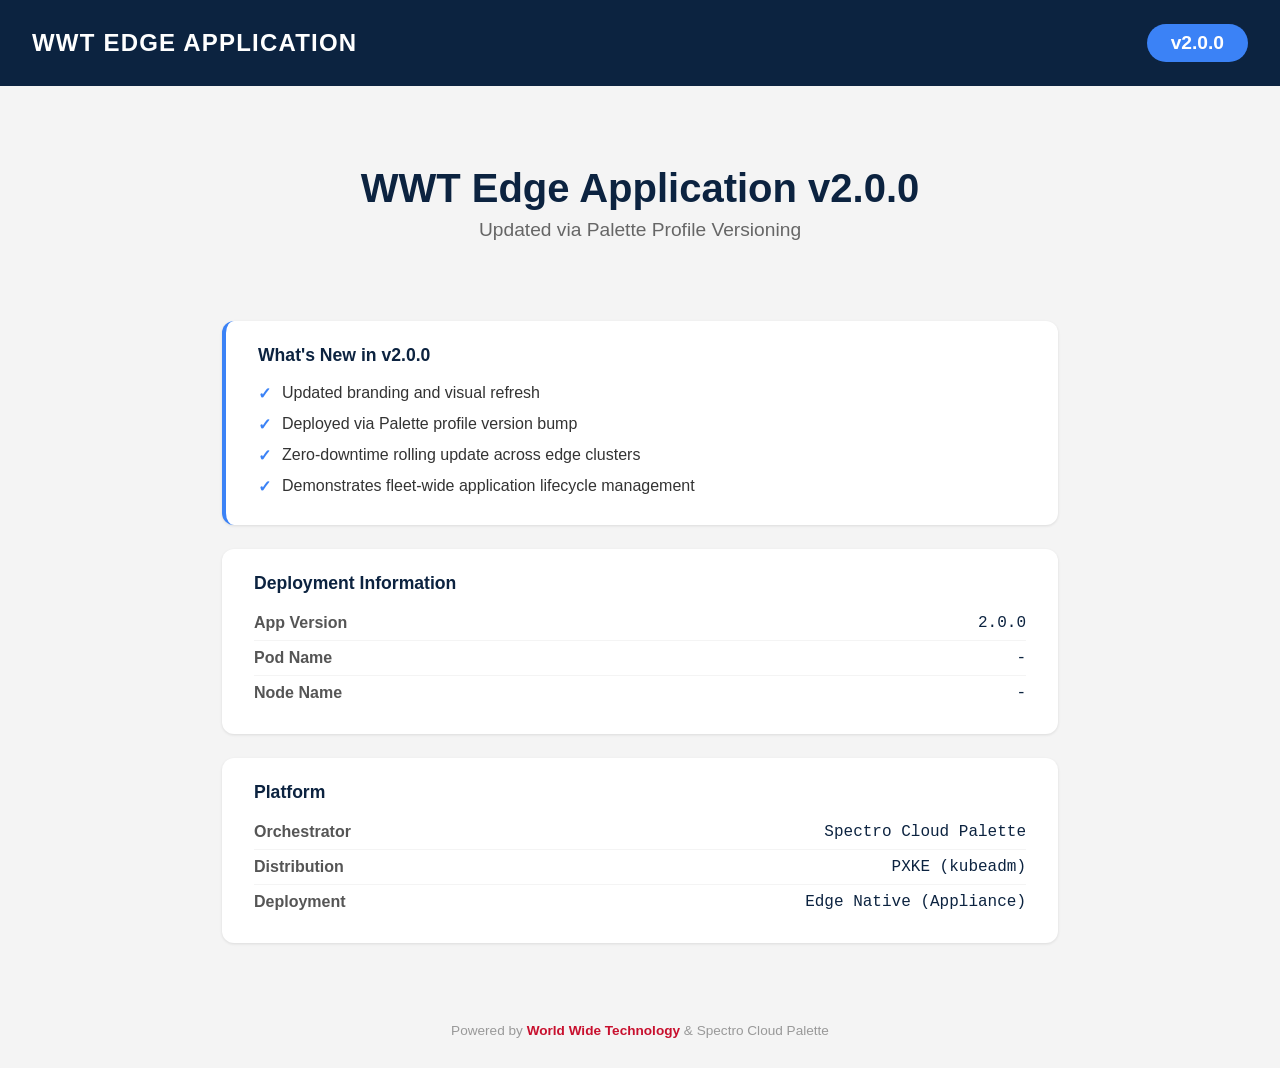
==== app/v2/index.html @ 70e2f0f3 "Initial commit: WWT custom app for Palette edge demo Dockerfile + nginx serving WWT-branded static H" ====
<!DOCTYPE html>
<html lang="en">
<head>
  <meta charset="UTF-8">
  <meta name="viewport" content="width=device-width, initial-scale=1.0">
  <title>WWT Edge Application v2.0.0</title>
  <link rel="stylesheet" href="/css/style.css">
</head>
<body>
  <div class="header">
    <h1>WWT EDGE APPLICATION</h1>
    <span class="version-badge v2">v2.0.0</span>
  </div>

  <div class="container">
    <div class="hero">
      <h2>WWT Edge Application v2.0.0</h2>
      <p class="subtitle">Updated via Palette Profile Versioning</p>
    </div>

    <div class="card whats-new">
      <h3>What's New in v2.0.0</h3>
      <ul>
        <li>Updated branding and visual refresh</li>
        <li>Deployed via Palette profile version bump</li>
        <li>Zero-downtime rolling update across edge clusters</li>
        <li>Demonstrates fleet-wide application lifecycle management</li>
      </ul>
    </div>

    <div class="card">
      <h3>Deployment Information</h3>
      <div class="info-row">
        <span class="info-label">App Version</span>
        <span class="info-value" id="app-version">2.0.0</span>
      </div>
      <div class="info-row">
        <span class="info-label">Pod Name</span>
        <span class="info-value" id="pod-name">-</span>
      </div>
      <div class="info-row">
        <span class="info-label">Node Name</span>
        <span class="info-value" id="node-name">-</span>
      </div>
    </div>

    <div class="card">
      <h3>Platform</h3>
      <div class="info-row">
        <span class="info-label">Orchestrator</span>
        <span class="info-value">Spectro Cloud Palette</span>
      </div>
      <div class="info-row">
        <span class="info-label">Distribution</span>
        <span class="info-value">PXKE (kubeadm)</span>
      </div>
      <div class="info-row">
        <span class="info-label">Deployment</span>
        <span class="info-value">Edge Native (Appliance)</span>
      </div>
    </div>
  </div>

  <div class="footer">
    Powered by <span class="accent">World Wide Technology</span> &amp; Spectro Cloud Palette
  </div>

  <script>
    const params = new URLSearchParams(window.location.search);
    if (params.get('pod')) document.getElementById('pod-name').textContent = params.get('pod');
    if (params.get('node')) document.getElementById('node-name').textContent = params.get('node');
  </script>
</body>
</html>
---- css/style.css ----
/* WWT Branding - Corporate Colors */
:root {
  --wwt-blue: #0C2340;
  --wwt-red: #C8102E;
  --wwt-white: #FFFFFF;
  --wwt-light-gray: #F4F4F4;
  --wwt-dark-gray: #333333;
}

* {
  margin: 0;
  padding: 0;
  box-sizing: border-box;
}

body {
  font-family: -apple-system, BlinkMacSystemFont, 'Segoe UI', Roboto, Oxygen, Ubuntu, sans-serif;
  background-color: var(--wwt-light-gray);
  color: var(--wwt-dark-gray);
  min-height: 100vh;
  display: flex;
  flex-direction: column;
  align-items: center;
}

.header {
  background-color: var(--wwt-blue);
  color: var(--wwt-white);
  width: 100%;
  padding: 1.5rem 2rem;
  display: flex;
  align-items: center;
  justify-content: space-between;
}

.header h1 {
  font-size: 1.5rem;
  font-weight: 600;
  letter-spacing: 0.05em;
}

.version-badge {
  font-size: 1.2rem;
  font-weight: 700;
  padding: 0.5rem 1.5rem;
  border-radius: 2rem;
  display: inline-block;
}

.version-badge.v1 {
  background-color: #22c55e;
  color: #ffffff;
}

.version-badge.v2 {
  background-color: #3b82f6;
  color: #ffffff;
}

.container {
  max-width: 900px;
  width: 100%;
  padding: 2rem;
  flex: 1;
}

.hero {
  text-align: center;
  padding: 3rem 2rem;
  margin-bottom: 2rem;
}

.hero h2 {
  font-size: 2.5rem;
  color: var(--wwt-blue);
  margin-bottom: 0.5rem;
}

.hero .subtitle {
  font-size: 1.2rem;
  color: #666;
}

.card {
  background: var(--wwt-white);
  border-radius: 0.75rem;
  padding: 1.5rem 2rem;
  margin-bottom: 1.5rem;
  box-shadow: 0 1px 3px rgba(0, 0, 0, 0.1);
}

.card h3 {
  color: var(--wwt-blue);
  margin-bottom: 0.75rem;
  font-size: 1.1rem;
}

.card .info-row {
  display: flex;
  justify-content: space-between;
  padding: 0.5rem 0;
  border-bottom: 1px solid var(--wwt-light-gray);
}

.card .info-row:last-child {
  border-bottom: none;
}

.card .info-label {
  font-weight: 600;
  color: #555;
}

.card .info-value {
  font-family: 'SF Mono', 'Fira Code', monospace;
  color: var(--wwt-blue);
}

.whats-new {
  border-left: 4px solid #3b82f6;
}

.whats-new ul {
  list-style: none;
  padding: 0;
}

.whats-new li {
  padding: 0.4rem 0;
  padding-left: 1.5rem;
  position: relative;
}

.whats-new li::before {
  content: "\2713";
  position: absolute;
  left: 0;
  color: #3b82f6;
  font-weight: bold;
}

.footer {
  text-align: center;
  padding: 1.5rem;
  color: #999;
  font-size: 0.85rem;
}

.footer .accent {
  color: var(--wwt-red);
  font-weight: 600;
}
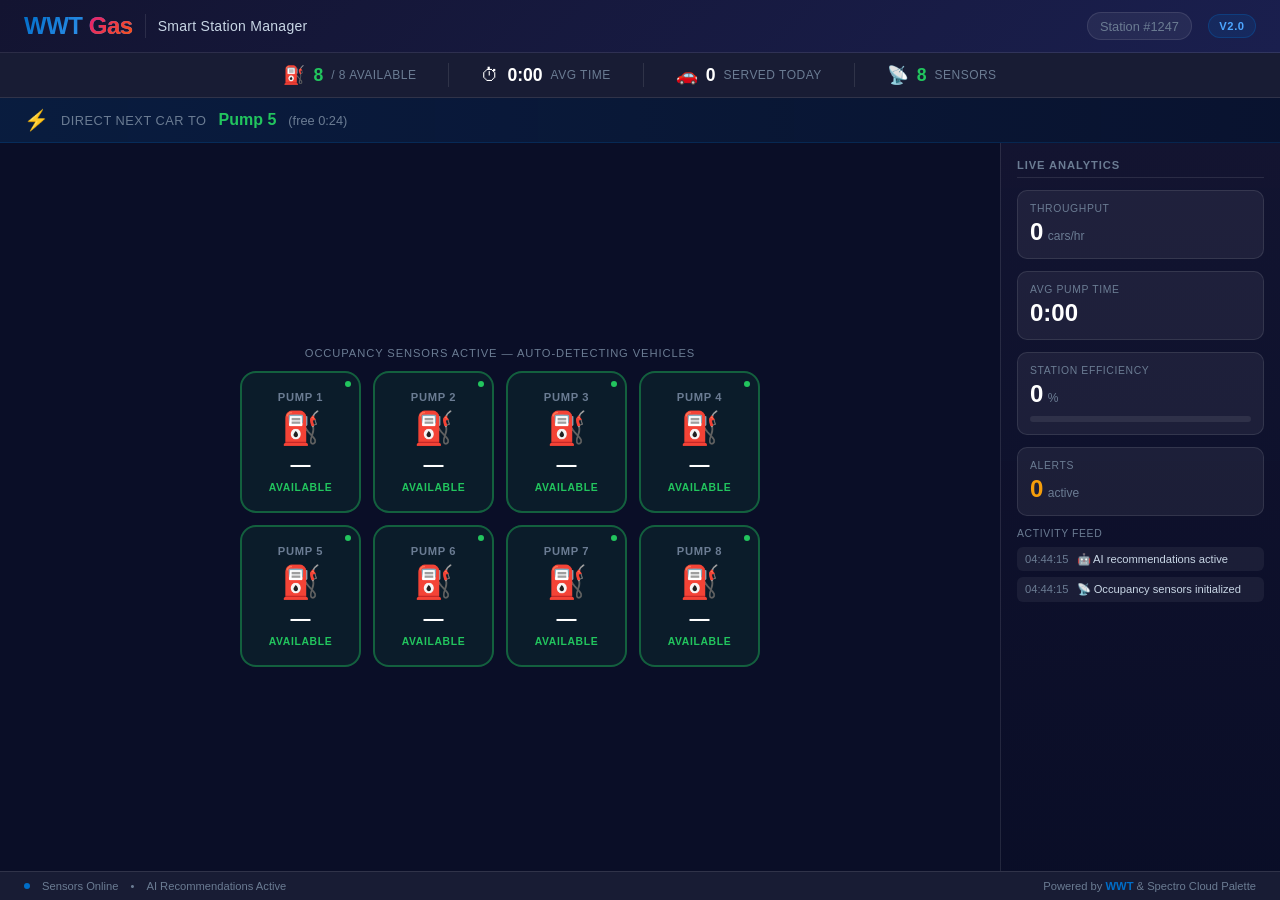
==== commit 9eb2d352: "Rebuild as WWT Gas — Costco fuel station attendant app v1: Station Monitor — 8-pump grid, tap to tog" ====
--- a/app/v2/index.html
+++ b/app/v2/index.html
@@ -2,73 +2,417 @@
 <html lang="en">
 <head>
   <meta charset="UTF-8">
-  <meta name="viewport" content="width=device-width, initial-scale=1.0">
-  <title>WWT Edge Application v2.0.0</title>
+  <meta name="viewport" content="width=device-width, initial-scale=1.0, viewport-fit=cover, user-scalable=no">
+  <meta name="apple-mobile-web-app-capable" content="yes">
+  <meta name="apple-mobile-web-app-status-bar-style" content="black-translucent">
+  <title>WWT Gas — Smart Station Manager</title>
   <link rel="stylesheet" href="/css/style.css">
 </head>
 <body>
+
+  <!-- Toast Container -->
+  <div class="toast-container" id="toast-container"></div>
+
+  <!-- Header -->
   <div class="header">
-    <h1>WWT EDGE APPLICATION</h1>
-    <span class="version-badge v2">v2.0.0</span>
+    <div class="header-left">
+      <div class="logo">WWT <span class="logo-accent">Gas</span></div>
+      <div class="header-divider"></div>
+      <div class="header-subtitle">Smart Station Manager</div>
+    </div>
+    <div class="header-right">
+      <span class="station-id">Station #1247</span>
+      <span class="version-pill v2">v2.0</span>
+      <div class="notification-badge" id="notif-badge" style="display:none;">
+        🔔<span class="count" id="notif-count">0</span>
+      </div>
+    </div>
   </div>
 
-  <div class="container">
-    <div class="hero">
-      <h2>WWT Edge Application v2.0.0</h2>
-      <p class="subtitle">Updated via Palette Profile Versioning</p>
-    </div>
-
-    <div class="card whats-new">
-      <h3>What's New in v2.0.0</h3>
-      <ul>
-        <li>Updated branding and visual refresh</li>
-        <li>Deployed via Palette profile version bump</li>
-        <li>Zero-downtime rolling update across edge clusters</li>
-        <li>Demonstrates fleet-wide application lifecycle management</li>
-      </ul>
-    </div>
-
-    <div class="card">
-      <h3>Deployment Information</h3>
-      <div class="info-row">
-        <span class="info-label">App Version</span>
-        <span class="info-value" id="app-version">2.0.0</span>
-      </div>
-      <div class="info-row">
-        <span class="info-label">Pod Name</span>
-        <span class="info-value" id="pod-name">-</span>
-      </div>
-      <div class="info-row">
-        <span class="info-label">Node Name</span>
-        <span class="info-value" id="node-name">-</span>
-      </div>
-    </div>
-
-    <div class="card">
-      <h3>Platform</h3>
-      <div class="info-row">
-        <span class="info-label">Orchestrator</span>
-        <span class="info-value">Spectro Cloud Palette</span>
-      </div>
-      <div class="info-row">
-        <span class="info-label">Distribution</span>
-        <span class="info-value">PXKE (kubeadm)</span>
-      </div>
-      <div class="info-row">
-        <span class="info-label">Deployment</span>
-        <span class="info-value">Edge Native (Appliance)</span>
-      </div>
+  <!-- Stats Bar -->
+  <div class="stats-bar">
+    <div class="stat">
+      <span class="stat-icon">⛽</span>
+      <span class="stat-value good" id="available-count">8</span>
+      <span class="stat-label">/ 8 Available</span>
+    </div>
+    <div class="stat-divider"></div>
+    <div class="stat">
+      <span class="stat-icon">⏱</span>
+      <span class="stat-value" id="avg-time">0:00</span>
+      <span class="stat-label">Avg Time</span>
+    </div>
+    <div class="stat-divider"></div>
+    <div class="stat">
+      <span class="stat-icon">🚗</span>
+      <span class="stat-value" id="cars-served">0</span>
+      <span class="stat-label">Served Today</span>
+    </div>
+    <div class="stat-divider"></div>
+    <div class="stat">
+      <span class="stat-icon">📡</span>
+      <span class="stat-value good">8</span>
+      <span class="stat-label">Sensors</span>
     </div>
   </div>
 
+  <!-- Smart Recommendation Bar -->
+  <div class="recommendation-bar">
+    <span class="icon">⚡</span>
+    <span class="label">Direct next car to</span>
+    <span class="pump-rec" id="rec-pump">—</span>
+    <span class="pump-rec-detail" id="rec-detail"></span>
+  </div>
+
+  <!-- Main: Pump Grid + Analytics -->
+  <div class="main v2-layout">
+    <div class="pump-section">
+      <div class="section-label">Occupancy Sensors Active — Auto-detecting vehicles</div>
+      <div class="pump-grid" id="pump-grid">
+        <!-- Pumps generated by JS -->
+      </div>
+    </div>
+
+    <!-- Analytics Panel -->
+    <div class="analytics-panel">
+      <div class="panel-title">Live Analytics</div>
+
+      <div class="metric-card">
+        <div class="metric-label">Throughput</div>
+        <div>
+          <span class="metric-value" id="throughput">0</span>
+          <span class="metric-unit">cars/hr</span>
+          <span class="metric-trend up" id="throughput-trend"></span>
+        </div>
+      </div>
+
+      <div class="metric-card">
+        <div class="metric-label">Avg Pump Time</div>
+        <div>
+          <span class="metric-value" id="analytics-avg-time">0:00</span>
+          <span class="metric-trend" id="avg-time-trend"></span>
+        </div>
+      </div>
+
+      <div class="metric-card">
+        <div class="metric-label">Station Efficiency</div>
+        <div>
+          <span class="metric-value" id="efficiency">0</span>
+          <span class="metric-unit">%</span>
+        </div>
+        <div class="efficiency-bar">
+          <div class="fill" id="efficiency-fill" style="width: 0%"></div>
+        </div>
+      </div>
+
+      <div class="metric-card">
+        <div class="metric-label">Alerts</div>
+        <div>
+          <span class="metric-value" id="alert-count" style="color: var(--pump-warning);">0</span>
+          <span class="metric-unit">active</span>
+        </div>
+      </div>
+
+      <div class="activity-log">
+        <div class="log-title">Activity Feed</div>
+        <div class="log-entries" id="activity-log">
+          <!-- Populated by JS -->
+        </div>
+      </div>
+    </div>
+  </div>
+
+  <!-- Footer -->
   <div class="footer">
-    Powered by <span class="accent">World Wide Technology</span> &amp; Spectro Cloud Palette
+    <div class="footer-left">
+      <span class="status-dot sensor"></span>
+      <span>Sensors Online</span>
+      <span>•</span>
+      <span>AI Recommendations Active</span>
+    </div>
+    <div class="footer-right">
+      <span class="powered-by">Powered by <span>WWT</span> &amp; Spectro Cloud Palette</span>
+    </div>
   </div>
 
-  <script>
-    const params = new URLSearchParams(window.location.search);
-    if (params.get('pod')) document.getElementById('pod-name').textContent = params.get('pod');
-    if (params.get('node')) document.getElementById('node-name').textContent = params.get('node');
-  </script>
+<script>
+(function() {
+  'use strict';
+
+  const PUMP_COUNT = 8;
+  const WARNING_THRESHOLD = 300;  // 5 min
+  const CRITICAL_THRESHOLD = 420; // 7 min
+
+  // Simulation config
+  const SIM_ARRIVAL_MIN = 8000;   // 8s min between arrivals
+  const SIM_ARRIVAL_MAX = 20000;  // 20s max
+  const SIM_PUMP_MIN = 40000;     // 40s min pump time (accelerated for demo)
+  const SIM_PUMP_MAX = 90000;     // 90s max pump time
+
+  // State
+  const pumps = [];
+  let carsServed = 0;
+  let completedTimes = [];
+  let sessionStart = Date.now();
+  let alertCount = 0;
+  let lastThroughput = 0;
+  let lastAvgTime = 0;
+
+  // Init pumps
+  for (let i = 1; i <= PUMP_COUNT; i++) {
+    pumps.push({
+      id: i,
+      status: 'available',
+      startTime: null,
+      elapsed: 0,
+      scheduledDeparture: null,
+      freeTime: Date.now() - Math.random() * 30000 // stagger initial free times
+    });
+  }
+
+  // Render pump grid
+  const grid = document.getElementById('pump-grid');
+  pumps.forEach(pump => {
+    const el = document.createElement('div');
+    el.className = 'pump available';
+    el.dataset.id = pump.id;
+    el.innerHTML = `
+      <div class="sensor-dot"></div>
+      <span class="pump-number">Pump ${pump.id}</span>
+      <span class="pump-status-icon">⛽</span>
+      <span class="pump-timer">—</span>
+      <span class="pump-label">Available</span>
+    `;
+    // v2: tapping still works as manual override
+    el.addEventListener('click', () => manualToggle(pump.id));
+    grid.appendChild(el);
+  });
+
+  function manualToggle(id) {
+    const pump = pumps.find(p => p.id === id);
+    if (pump.status === 'available') {
+      occupyPump(pump);
+    } else {
+      freePump(pump);
+    }
+  }
+
+  function occupyPump(pump) {
+    pump.status = 'occupied';
+    pump.startTime = Date.now();
+    pump.elapsed = 0;
+    pump.freeTime = null;
+    // Schedule auto-departure
+    const duration = SIM_PUMP_MIN + Math.random() * (SIM_PUMP_MAX - SIM_PUMP_MIN);
+    pump.scheduledDeparture = setTimeout(() => freePump(pump), duration);
+    addLog(`🚗 Pump ${pump.id}: vehicle detected`);
+  }
+
+  function freePump(pump) {
+    if (pump.scheduledDeparture) {
+      clearTimeout(pump.scheduledDeparture);
+      pump.scheduledDeparture = null;
+    }
+    if (pump.elapsed > 0) {
+      completedTimes.push(pump.elapsed);
+      carsServed++;
+      addLog(`✅ Pump ${pump.id}: departed (${formatTime(pump.elapsed)})`);
+      showToast(`Pump ${pump.id}: now available`, 'success');
+    }
+    pump.status = 'available';
+    pump.startTime = null;
+    pump.elapsed = 0;
+    pump.freeTime = Date.now();
+  }
+
+  // Sensor simulation: random arrivals
+  function scheduleNextArrival() {
+    const delay = SIM_ARRIVAL_MIN + Math.random() * (SIM_ARRIVAL_MAX - SIM_ARRIVAL_MIN);
+    setTimeout(() => {
+      const available = pumps.filter(p => p.status === 'available');
+      if (available.length > 0) {
+        // Pick the pump that's been free the longest (realistic behavior)
+        available.sort((a, b) => (a.freeTime || 0) - (b.freeTime || 0));
+        occupyPump(available[0]);
+      }
+      scheduleNextArrival();
+    }, delay);
+  }
+  // Start simulation after a short delay
+  setTimeout(scheduleNextArrival, 2000);
+
+  function formatTime(seconds) {
+    const m = Math.floor(seconds / 60);
+    const s = Math.floor(seconds % 60);
+    return `${m}:${s.toString().padStart(2, '0')}`;
+  }
+
+  // Toasts
+  function showToast(message, type) {
+    const container = document.getElementById('toast-container');
+    const toast = document.createElement('div');
+    toast.className = `toast ${type || 'info'}`;
+    toast.innerHTML = `<span>${type === 'warning' ? '⚠️' : type === 'success' ? '✅' : 'ℹ️'}</span> ${message}`;
+    container.appendChild(toast);
+    setTimeout(() => {
+      toast.classList.add('fade-out');
+      setTimeout(() => toast.remove(), 300);
+    }, 3000);
+    // Keep max 3 toasts
+    while (container.children.length > 3) {
+      container.firstChild.remove();
+    }
+  }
+
+  // Activity log
+  function addLog(message) {
+    const log = document.getElementById('activity-log');
+    const now = new Date();
+    const time = now.toLocaleTimeString('en-US', { hour: '2-digit', minute: '2-digit', second: '2-digit', hour12: false });
+    const entry = document.createElement('div');
+    entry.className = 'log-entry';
+    entry.innerHTML = `<span class="log-time">${time}</span> ${message}`;
+    log.prepend(entry);
+    // Keep max 20 entries
+    while (log.children.length > 20) {
+      log.lastChild.remove();
+    }
+  }
+
+  let warningFired = {};
+
+  function render() {
+    alertCount = 0;
+
+    pumps.forEach(pump => {
+      const el = grid.querySelector(`[data-id="${pump.id}"]`);
+      if (!el) return;
+
+      if (pump.status !== 'available' && pump.startTime) {
+        pump.elapsed = (Date.now() - pump.startTime) / 1000;
+
+        if (pump.elapsed >= CRITICAL_THRESHOLD) {
+          pump.status = 'critical';
+          alertCount++;
+        } else if (pump.elapsed >= WARNING_THRESHOLD) {
+          if (pump.status !== 'warning' && !warningFired[pump.id]) {
+            showToast(`Pump ${pump.id}: overstay ${formatTime(pump.elapsed)}`, 'warning');
+            addLog(`⚠️ Pump ${pump.id}: overstay alert`);
+            warningFired[pump.id] = true;
+          }
+          pump.status = 'warning';
+          alertCount++;
+        } else {
+          pump.status = 'occupied';
+          warningFired[pump.id] = false;
+        }
+      } else {
+        warningFired[pump.id] = false;
+      }
+
+      el.className = `pump ${pump.status}`;
+      const icon = el.querySelector('.pump-status-icon');
+      const timer = el.querySelector('.pump-timer');
+      const label = el.querySelector('.pump-label');
+
+      if (pump.status === 'available') {
+        icon.textContent = '⛽';
+        timer.textContent = '—';
+        label.textContent = 'Available';
+      } else if (pump.status === 'occupied') {
+        icon.textContent = '🚗';
+        timer.textContent = formatTime(pump.elapsed);
+        label.textContent = 'Sensor Active';
+      } else if (pump.status === 'warning') {
+        icon.textContent = '⚠️';
+        timer.textContent = formatTime(pump.elapsed);
+        label.textContent = 'Overstay';
+      } else if (pump.status === 'critical') {
+        icon.textContent = '🚨';
+        timer.textContent = formatTime(pump.elapsed);
+        label.textContent = 'Alert';
+      }
+    });
+
+    // Stats
+    const available = pumps.filter(p => p.status === 'available');
+    const availEl = document.getElementById('available-count');
+    availEl.textContent = available.length;
+    availEl.className = `stat-value ${available.length > 4 ? 'good' : available.length > 2 ? 'warn' : 'bad'}`;
+
+    document.getElementById('cars-served').textContent = carsServed;
+
+    // Avg time
+    let avgTime = 0;
+    if (completedTimes.length > 0) {
+      avgTime = completedTimes.reduce((a, b) => a + b, 0) / completedTimes.length;
+      document.getElementById('avg-time').textContent = formatTime(avgTime);
+      document.getElementById('analytics-avg-time').textContent = formatTime(avgTime);
+    }
+
+    // Avg time trend
+    const avgTrendEl = document.getElementById('avg-time-trend');
+    if (lastAvgTime > 0 && avgTime > 0) {
+      if (avgTime < lastAvgTime) {
+        avgTrendEl.textContent = '↓';
+        avgTrendEl.className = 'metric-trend up';
+      } else if (avgTime > lastAvgTime) {
+        avgTrendEl.textContent = '↑';
+        avgTrendEl.className = 'metric-trend down';
+      }
+    }
+    lastAvgTime = avgTime;
+
+    // Throughput
+    const elapsed = (Date.now() - sessionStart) / 1000;
+    const throughput = elapsed > 0 ? Math.round((carsServed / elapsed) * 3600) : 0;
+    document.getElementById('throughput').textContent = throughput;
+    const tpTrend = document.getElementById('throughput-trend');
+    if (throughput > lastThroughput) {
+      tpTrend.textContent = '↑';
+      tpTrend.className = 'metric-trend up';
+    } else if (throughput < lastThroughput) {
+      tpTrend.textContent = '↓';
+      tpTrend.className = 'metric-trend down';
+    }
+    lastThroughput = throughput;
+
+    // Efficiency (% of pumps in use)
+    const occupied = PUMP_COUNT - available.length;
+    const efficiency = Math.round((occupied / PUMP_COUNT) * 100);
+    document.getElementById('efficiency').textContent = efficiency;
+    document.getElementById('efficiency-fill').style.width = `${efficiency}%`;
+
+    // Alerts
+    document.getElementById('alert-count').textContent = alertCount;
+    const badge = document.getElementById('notif-badge');
+    const countEl = document.getElementById('notif-count');
+    if (alertCount > 0) {
+      badge.style.display = '';
+      countEl.textContent = alertCount;
+    } else {
+      badge.style.display = 'none';
+    }
+
+    // Recommendation: longest-free pump
+    if (available.length > 0) {
+      const sorted = [...available].sort((a, b) => (a.freeTime || 0) - (b.freeTime || 0));
+      const rec = sorted[0];
+      const freeFor = rec.freeTime ? (Date.now() - rec.freeTime) / 1000 : 0;
+      document.getElementById('rec-pump').textContent = `Pump ${rec.id}`;
+      document.getElementById('rec-detail').textContent = freeFor > 0 ? `(free ${formatTime(freeFor)})` : '';
+    } else {
+      document.getElementById('rec-pump').textContent = 'All pumps occupied';
+      document.getElementById('rec-pump').style.color = 'var(--pump-warning)';
+      document.getElementById('rec-detail').textContent = '';
+    }
+  }
+
+  setInterval(render, 1000);
+  render();
+  addLog('📡 Occupancy sensors initialized');
+  addLog('🤖 AI recommendations active');
+})();
+</script>
 </body>
 </html>
--- a/css/style.css
+++ b/css/style.css
@@ -1,152 +1,612 @@
-/* WWT Branding - Corporate Colors */
+/* WWT Gas — Fuel Station Attendant App
+   WWT Branding: #006dc7 blue, #131431 navy, #e31c79 pink accent
+   iPad-first, touch-optimized, dark mode dashboard */
+
 :root {
-  --wwt-blue: #0C2340;
-  --wwt-red: #C8102E;
-  --wwt-white: #FFFFFF;
-  --wwt-light-gray: #F4F4F4;
-  --wwt-dark-gray: #333333;
-}
-
-* {
-  margin: 0;
-  padding: 0;
-  box-sizing: border-box;
+  --wwt-blue: #006dc7;
+  --wwt-navy: #131431;
+  --wwt-deep: #0a0e27;
+  --wwt-pink: #e31c79;
+  --wwt-orange: #fb5510;
+  --wwt-white: #ffffff;
+  --wwt-light: #c8d6e5;
+  --wwt-muted: #6b7c93;
+
+  --pump-available: #22c55e;
+  --pump-occupied: #006dc7;
+  --pump-warning: #f59e0b;
+  --pump-critical: #ef4444;
+  --pump-offline: #374151;
+
+  --glass-bg: rgba(255, 255, 255, 0.06);
+  --glass-border: rgba(255, 255, 255, 0.1);
+  --glass-hover: rgba(255, 255, 255, 0.1);
+
+  --radius: 1rem;
+  --radius-sm: 0.625rem;
+  --radius-lg: 1.25rem;
+
+  --shadow: 0 8px 32px rgba(0, 0, 0, 0.3);
+  --shadow-glow: 0 0 20px rgba(0, 109, 199, 0.3);
+}
+
+* { margin: 0; padding: 0; box-sizing: border-box; }
+
+html {
+  font-size: 16px;
+  -webkit-tap-highlight-color: transparent;
+  -webkit-touch-callout: none;
+  user-select: none;
 }
 
 body {
-  font-family: -apple-system, BlinkMacSystemFont, 'Segoe UI', Roboto, Oxygen, Ubuntu, sans-serif;
-  background-color: var(--wwt-light-gray);
-  color: var(--wwt-dark-gray);
+  font-family: -apple-system, BlinkMacSystemFont, 'SF Pro Display', 'Segoe UI', Roboto, sans-serif;
+  background: var(--wwt-deep);
+  color: var(--wwt-white);
   min-height: 100vh;
+  min-height: 100dvh;
+  overflow: hidden;
   display: flex;
   flex-direction: column;
-  align-items: center;
-}
-
+}
+
+/* ─── Header ─── */
 .header {
-  background-color: var(--wwt-blue);
+  display: flex;
+  align-items: center;
+  justify-content: space-between;
+  padding: 0.75rem 1.5rem;
+  background: linear-gradient(135deg, var(--wwt-navy) 0%, #1a1f4e 100%);
+  border-bottom: 1px solid var(--glass-border);
+  flex-shrink: 0;
+}
+
+.header-left {
+  display: flex;
+  align-items: center;
+  gap: 0.75rem;
+}
+
+.logo {
+  font-size: 1.5rem;
+  font-weight: 700;
+  letter-spacing: -0.02em;
+  background: linear-gradient(135deg, var(--wwt-blue), #4da6ff);
+  -webkit-background-clip: text;
+  -webkit-text-fill-color: transparent;
+  background-clip: text;
+}
+
+.logo-accent {
+  background: linear-gradient(135deg, var(--wwt-pink), var(--wwt-orange));
+  -webkit-background-clip: text;
+  -webkit-text-fill-color: transparent;
+  background-clip: text;
+}
+
+.header-divider {
+  width: 1px;
+  height: 1.5rem;
+  background: var(--glass-border);
+}
+
+.header-subtitle {
+  font-size: 0.875rem;
+  font-weight: 500;
+  color: var(--wwt-light);
+  letter-spacing: 0.02em;
+}
+
+.header-right {
+  display: flex;
+  align-items: center;
+  gap: 1rem;
+}
+
+.station-id {
+  font-size: 0.8rem;
+  color: var(--wwt-muted);
+  background: var(--glass-bg);
+  padding: 0.35rem 0.75rem;
+  border-radius: 2rem;
+  border: 1px solid var(--glass-border);
+}
+
+.version-pill {
+  font-size: 0.7rem;
+  font-weight: 600;
+  padding: 0.3rem 0.65rem;
+  border-radius: 2rem;
+  letter-spacing: 0.05em;
+  text-transform: uppercase;
+}
+
+.version-pill.v1 {
+  background: rgba(34, 197, 94, 0.15);
+  color: var(--pump-available);
+  border: 1px solid rgba(34, 197, 94, 0.3);
+}
+
+.version-pill.v2 {
+  background: rgba(0, 109, 199, 0.15);
+  color: #4da6ff;
+  border: 1px solid rgba(0, 109, 199, 0.3);
+}
+
+.notification-badge {
+  position: relative;
+  font-size: 1.25rem;
+  cursor: pointer;
+  padding: 0.25rem;
+}
+
+.notification-badge .count {
+  position: absolute;
+  top: -4px;
+  right: -6px;
+  background: var(--wwt-pink);
+  color: white;
+  font-size: 0.6rem;
+  font-weight: 700;
+  width: 1rem;
+  height: 1rem;
+  border-radius: 50%;
+  display: flex;
+  align-items: center;
+  justify-content: center;
+}
+
+/* ─── Stats Bar ─── */
+.stats-bar {
+  display: flex;
+  align-items: center;
+  justify-content: center;
+  gap: 2rem;
+  padding: 0.625rem 1.5rem;
+  background: var(--glass-bg);
+  border-bottom: 1px solid var(--glass-border);
+  flex-shrink: 0;
+}
+
+.stat {
+  display: flex;
+  align-items: center;
+  gap: 0.5rem;
+}
+
+.stat-icon {
+  font-size: 1.1rem;
+}
+
+.stat-value {
+  font-size: 1.1rem;
+  font-weight: 700;
+  font-variant-numeric: tabular-nums;
+}
+
+.stat-value.good { color: var(--pump-available); }
+.stat-value.warn { color: var(--pump-warning); }
+.stat-value.bad { color: var(--pump-critical); }
+
+.stat-label {
+  font-size: 0.75rem;
+  color: var(--wwt-muted);
+  text-transform: uppercase;
+  letter-spacing: 0.04em;
+}
+
+.stat-divider {
+  width: 1px;
+  height: 1.5rem;
+  background: var(--glass-border);
+}
+
+/* ─── Recommendation Bar (v2 only) ─── */
+.recommendation-bar {
+  display: flex;
+  align-items: center;
+  gap: 0.75rem;
+  padding: 0.625rem 1.5rem;
+  background: linear-gradient(90deg, rgba(0, 109, 199, 0.15), rgba(0, 109, 199, 0.05));
+  border-bottom: 1px solid rgba(0, 109, 199, 0.2);
+  flex-shrink: 0;
+}
+
+.recommendation-bar .icon {
+  font-size: 1.25rem;
+}
+
+.recommendation-bar .label {
+  font-size: 0.8rem;
+  color: var(--wwt-muted);
+  text-transform: uppercase;
+  letter-spacing: 0.04em;
+}
+
+.recommendation-bar .pump-rec {
+  font-size: 1rem;
+  font-weight: 700;
+  color: var(--pump-available);
+}
+
+.recommendation-bar .pump-rec-detail {
+  font-size: 0.8rem;
+  color: var(--wwt-muted);
+}
+
+/* ─── Main Content ─── */
+.main {
+  flex: 1;
+  display: flex;
+  overflow: hidden;
+  min-height: 0;
+}
+
+.main.v1-layout {
+  justify-content: center;
+  align-items: center;
+  padding: 1rem;
+}
+
+.main.v2-layout {
+  gap: 0;
+}
+
+/* ─── Pump Grid ─── */
+.pump-section {
+  flex: 1;
+  display: flex;
+  flex-direction: column;
+  align-items: center;
+  justify-content: center;
+  padding: 1rem 1.5rem;
+  min-width: 0;
+}
+
+.pump-section .section-label {
+  font-size: 0.7rem;
+  color: var(--wwt-muted);
+  text-transform: uppercase;
+  letter-spacing: 0.08em;
+  margin-bottom: 0.75rem;
+}
+
+.pump-grid {
+  display: grid;
+  grid-template-columns: repeat(4, 1fr);
+  gap: 0.75rem;
+  width: 100%;
+  max-width: 640px;
+}
+
+.v2-layout .pump-grid {
+  max-width: 520px;
+}
+
+/* ─── Pump Card ─── */
+.pump {
+  position: relative;
+  background: var(--glass-bg);
+  border: 2px solid var(--glass-border);
+  border-radius: var(--radius);
+  padding: 1rem 0.5rem;
+  display: flex;
+  flex-direction: column;
+  align-items: center;
+  gap: 0.375rem;
+  cursor: pointer;
+  transition: all 0.2s ease;
+  min-height: 100px;
+  -webkit-tap-highlight-color: transparent;
+  touch-action: manipulation;
+}
+
+.pump:active {
+  transform: scale(0.96);
+}
+
+.pump.available {
+  border-color: rgba(34, 197, 94, 0.4);
+  background: rgba(34, 197, 94, 0.08);
+}
+
+.pump.available:active {
+  background: rgba(34, 197, 94, 0.15);
+}
+
+.pump.occupied {
+  border-color: rgba(0, 109, 199, 0.5);
+  background: rgba(0, 109, 199, 0.1);
+}
+
+.pump.warning {
+  border-color: rgba(245, 158, 11, 0.5);
+  background: rgba(245, 158, 11, 0.1);
+  animation: pulse-warning 2s ease-in-out infinite;
+}
+
+.pump.critical {
+  border-color: rgba(239, 68, 68, 0.6);
+  background: rgba(239, 68, 68, 0.12);
+  animation: pulse-critical 1s ease-in-out infinite;
+}
+
+.pump.offline {
+  border-color: rgba(55, 65, 81, 0.5);
+  background: rgba(55, 65, 81, 0.15);
+  opacity: 0.5;
+  cursor: default;
+}
+
+.pump-number {
+  font-size: 0.7rem;
+  font-weight: 600;
+  color: var(--wwt-muted);
+  text-transform: uppercase;
+  letter-spacing: 0.06em;
+}
+
+.pump-status-icon {
+  font-size: 1.75rem;
+}
+
+.pump-timer {
+  font-size: 1.1rem;
+  font-weight: 700;
+  font-variant-numeric: tabular-nums;
   color: var(--wwt-white);
-  width: 100%;
-  padding: 1.5rem 2rem;
+}
+
+.pump-label {
+  font-size: 0.65rem;
+  text-transform: uppercase;
+  letter-spacing: 0.06em;
+  font-weight: 600;
+}
+
+.pump.available .pump-label { color: var(--pump-available); }
+.pump.occupied .pump-label { color: #4da6ff; }
+.pump.warning .pump-label { color: var(--pump-warning); }
+.pump.critical .pump-label { color: var(--pump-critical); }
+
+.pump .sensor-dot {
+  position: absolute;
+  top: 0.5rem;
+  right: 0.5rem;
+  width: 6px;
+  height: 6px;
+  border-radius: 50%;
+  background: var(--pump-available);
+  animation: sensor-blink 3s ease-in-out infinite;
+}
+
+.pump.occupied .sensor-dot,
+.pump.warning .sensor-dot,
+.pump.critical .sensor-dot {
+  background: var(--wwt-blue);
+}
+
+/* ─── Analytics Panel (v2) ─── */
+.analytics-panel {
+  width: 280px;
+  background: linear-gradient(180deg, rgba(19, 20, 49, 0.95), rgba(10, 14, 39, 0.98));
+  border-left: 1px solid var(--glass-border);
+  padding: 1rem;
+  display: flex;
+  flex-direction: column;
+  gap: 0.75rem;
+  overflow-y: auto;
+  flex-shrink: 0;
+}
+
+.analytics-panel .panel-title {
+  font-size: 0.7rem;
+  font-weight: 600;
+  text-transform: uppercase;
+  letter-spacing: 0.08em;
+  color: var(--wwt-muted);
+  padding-bottom: 0.375rem;
+  border-bottom: 1px solid var(--glass-border);
+}
+
+.metric-card {
+  background: var(--glass-bg);
+  border: 1px solid var(--glass-border);
+  border-radius: var(--radius-sm);
+  padding: 0.75rem;
+}
+
+.metric-card .metric-label {
+  font-size: 0.65rem;
+  text-transform: uppercase;
+  letter-spacing: 0.06em;
+  color: var(--wwt-muted);
+  margin-bottom: 0.25rem;
+}
+
+.metric-card .metric-value {
+  font-size: 1.5rem;
+  font-weight: 700;
+  font-variant-numeric: tabular-nums;
+}
+
+.metric-card .metric-unit {
+  font-size: 0.75rem;
+  color: var(--wwt-muted);
+  font-weight: 400;
+}
+
+.metric-card .metric-trend {
+  font-size: 0.75rem;
+  font-weight: 600;
+  margin-left: 0.5rem;
+}
+
+.metric-trend.up { color: var(--pump-available); }
+.metric-trend.down { color: var(--pump-critical); }
+
+.efficiency-bar {
+  height: 6px;
+  background: rgba(255, 255, 255, 0.08);
+  border-radius: 3px;
+  margin-top: 0.5rem;
+  overflow: hidden;
+}
+
+.efficiency-bar .fill {
+  height: 100%;
+  border-radius: 3px;
+  background: linear-gradient(90deg, var(--wwt-blue), var(--pump-available));
+  transition: width 0.5s ease;
+}
+
+.activity-log {
+  flex: 1;
+  min-height: 0;
+}
+
+.activity-log .log-title {
+  font-size: 0.65rem;
+  text-transform: uppercase;
+  letter-spacing: 0.06em;
+  color: var(--wwt-muted);
+  margin-bottom: 0.5rem;
+}
+
+.log-entries {
+  display: flex;
+  flex-direction: column;
+  gap: 0.375rem;
+  max-height: 180px;
+  overflow-y: auto;
+}
+
+.log-entry {
+  font-size: 0.7rem;
+  color: var(--wwt-light);
+  padding: 0.35rem 0.5rem;
+  background: var(--glass-bg);
+  border-radius: 0.375rem;
+  display: flex;
+  align-items: center;
+  gap: 0.5rem;
+}
+
+.log-entry .log-time {
+  color: var(--wwt-muted);
+  font-variant-numeric: tabular-nums;
+  flex-shrink: 0;
+}
+
+/* ─── Footer ─── */
+.footer {
   display: flex;
   align-items: center;
   justify-content: space-between;
-}
-
-.header h1 {
-  font-size: 1.5rem;
+  padding: 0.5rem 1.5rem;
+  background: var(--glass-bg);
+  border-top: 1px solid var(--glass-border);
+  flex-shrink: 0;
+}
+
+.footer-left, .footer-right {
+  display: flex;
+  align-items: center;
+  gap: 0.75rem;
+  font-size: 0.7rem;
+  color: var(--wwt-muted);
+}
+
+.footer .status-dot {
+  width: 6px;
+  height: 6px;
+  border-radius: 50%;
+  display: inline-block;
+}
+
+.footer .status-dot.online { background: var(--pump-available); }
+.footer .status-dot.sensor { background: var(--wwt-blue); animation: sensor-blink 3s ease-in-out infinite; }
+
+.footer .powered-by {
+  color: var(--wwt-muted);
+}
+
+.footer .powered-by span {
+  color: var(--wwt-blue);
   font-weight: 600;
-  letter-spacing: 0.05em;
-}
-
-.version-badge {
-  font-size: 1.2rem;
-  font-weight: 700;
-  padding: 0.5rem 1.5rem;
-  border-radius: 2rem;
-  display: inline-block;
-}
-
-.version-badge.v1 {
-  background-color: #22c55e;
-  color: #ffffff;
-}
-
-.version-badge.v2 {
-  background-color: #3b82f6;
-  color: #ffffff;
-}
-
-.container {
-  max-width: 900px;
-  width: 100%;
-  padding: 2rem;
-  flex: 1;
-}
-
-.hero {
-  text-align: center;
-  padding: 3rem 2rem;
-  margin-bottom: 2rem;
-}
-
-.hero h2 {
-  font-size: 2.5rem;
-  color: var(--wwt-blue);
-  margin-bottom: 0.5rem;
-}
-
-.hero .subtitle {
-  font-size: 1.2rem;
-  color: #666;
-}
-
-.card {
-  background: var(--wwt-white);
-  border-radius: 0.75rem;
-  padding: 1.5rem 2rem;
-  margin-bottom: 1.5rem;
-  box-shadow: 0 1px 3px rgba(0, 0, 0, 0.1);
-}
-
-.card h3 {
-  color: var(--wwt-blue);
-  margin-bottom: 0.75rem;
-  font-size: 1.1rem;
-}
-
-.card .info-row {
-  display: flex;
-  justify-content: space-between;
-  padding: 0.5rem 0;
-  border-bottom: 1px solid var(--wwt-light-gray);
-}
-
-.card .info-row:last-child {
-  border-bottom: none;
-}
-
-.card .info-label {
-  font-weight: 600;
-  color: #555;
-}
-
-.card .info-value {
-  font-family: 'SF Mono', 'Fira Code', monospace;
-  color: var(--wwt-blue);
-}
-
-.whats-new {
-  border-left: 4px solid #3b82f6;
-}
-
-.whats-new ul {
-  list-style: none;
-  padding: 0;
-}
-
-.whats-new li {
-  padding: 0.4rem 0;
-  padding-left: 1.5rem;
-  position: relative;
-}
-
-.whats-new li::before {
-  content: "\2713";
-  position: absolute;
-  left: 0;
-  color: #3b82f6;
-  font-weight: bold;
-}
-
-.footer {
-  text-align: center;
-  padding: 1.5rem;
-  color: #999;
-  font-size: 0.85rem;
-}
-
-.footer .accent {
-  color: var(--wwt-red);
-  font-weight: 600;
-}
+}
+
+/* ─── Toast Notifications ─── */
+.toast-container {
+  position: fixed;
+  top: 4.5rem;
+  right: 1rem;
+  display: flex;
+  flex-direction: column;
+  gap: 0.5rem;
+  z-index: 100;
+  pointer-events: none;
+}
+
+.toast {
+  background: rgba(19, 20, 49, 0.95);
+  backdrop-filter: blur(12px);
+  border: 1px solid var(--glass-border);
+  border-radius: var(--radius-sm);
+  padding: 0.6rem 1rem;
+  font-size: 0.8rem;
+  color: var(--wwt-light);
+  display: flex;
+  align-items: center;
+  gap: 0.5rem;
+  animation: toast-in 0.3s ease-out;
+  box-shadow: var(--shadow);
+  max-width: 300px;
+}
+
+.toast.warning { border-color: rgba(245, 158, 11, 0.4); }
+.toast.info { border-color: rgba(0, 109, 199, 0.4); }
+.toast.success { border-color: rgba(34, 197, 94, 0.4); }
+
+.toast.fade-out {
+  animation: toast-out 0.3s ease-in forwards;
+}
+
+/* ─── Animations ─── */
+@keyframes pulse-warning {
+  0%, 100% { box-shadow: 0 0 0 0 rgba(245, 158, 11, 0); }
+  50% { box-shadow: 0 0 16px 2px rgba(245, 158, 11, 0.2); }
+}
+
+@keyframes pulse-critical {
+  0%, 100% { box-shadow: 0 0 0 0 rgba(239, 68, 68, 0); }
+  50% { box-shadow: 0 0 20px 4px rgba(239, 68, 68, 0.25); }
+}
+
+@keyframes sensor-blink {
+  0%, 100% { opacity: 1; }
+  50% { opacity: 0.3; }
+}
+
+@keyframes toast-in {
+  from { opacity: 0; transform: translateX(20px); }
+  to { opacity: 1; transform: translateX(0); }
+}
+
+@keyframes toast-out {
+  from { opacity: 1; transform: translateX(0); }
+  to { opacity: 0; transform: translateX(20px); }
+}
+
+/* ─── Responsive ─── */
+@media (max-width: 768px) {
+  .pump-grid { grid-template-columns: repeat(2, 1fr); }
+  .analytics-panel { width: 220px; }
+  .stats-bar { gap: 1rem; flex-wrap: wrap; }
+}
+
+@media (min-width: 1024px) {
+  .pump { min-height: 110px; padding: 1.125rem 0.75rem; }
+  .pump-timer { font-size: 1.25rem; }
+  .pump-status-icon { font-size: 2rem; }
+}
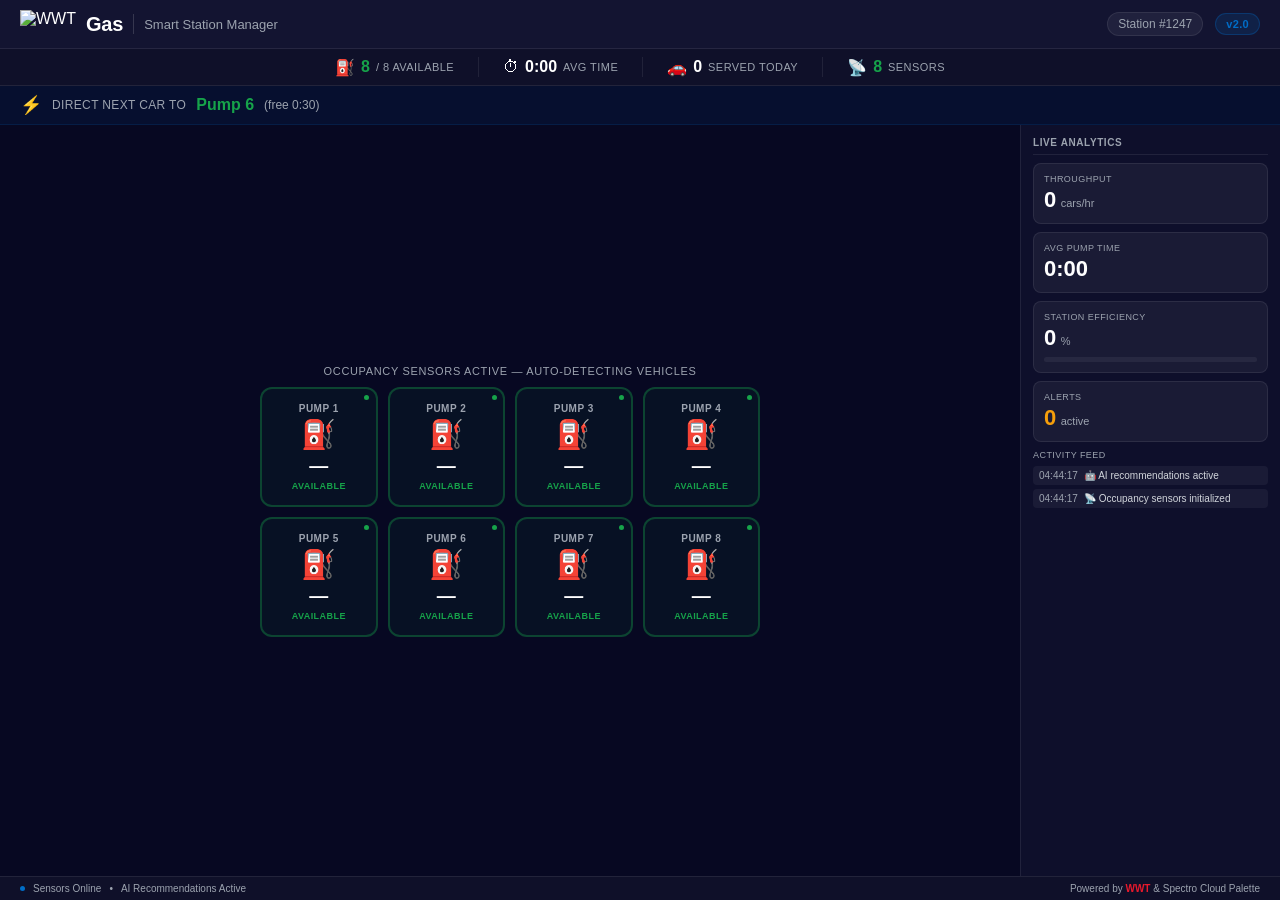
==== commit 1098b7ac: "Update branding with real WWT logo and speed up v2 simulation" ====
--- a/app/v2/index.html
+++ b/app/v2/index.html
@@ -16,7 +16,8 @@
   <!-- Header -->
   <div class="header">
     <div class="header-left">
-      <div class="logo">WWT <span class="logo-accent">Gas</span></div>
+      <img src="/images/logo.png" class="logo-mark" alt="WWT">
+      <span class="logo-text">Gas</span>
       <div class="header-divider"></div>
       <div class="header-subtitle">Smart Station Manager</div>
     </div>
@@ -144,10 +145,10 @@
   const CRITICAL_THRESHOLD = 420; // 7 min
 
   // Simulation config
-  const SIM_ARRIVAL_MIN = 8000;   // 8s min between arrivals
-  const SIM_ARRIVAL_MAX = 20000;  // 20s max
-  const SIM_PUMP_MIN = 40000;     // 40s min pump time (accelerated for demo)
-  const SIM_PUMP_MAX = 90000;     // 90s max pump time
+  const SIM_ARRIVAL_MIN = 3000;   // 3s min between arrivals (fast for demo)
+  const SIM_ARRIVAL_MAX = 8000;   // 8s max
+  const SIM_PUMP_MIN = 20000;     // 20s min pump time (accelerated for demo)
+  const SIM_PUMP_MAX = 50000;     // 50s max pump time
 
   // State
   const pumps = [];
--- a/css/style.css
+++ b/css/style.css
@@ -1,33 +1,31 @@
 /* WWT Gas — Fuel Station Attendant App
-   WWT Branding: #006dc7 blue, #131431 navy, #e31c79 pink accent
-   iPad-first, touch-optimized, dark mode dashboard */
+   Brand: World Wide Technology
+   Colors from wwt.com: blue #006dc7, ink #0a0b19, red #e8192c,
+   dark bg #070822, navy #131431, pink rgba(227,28,121) */
 
 :root {
+  --wwt-red: #e8192c;
   --wwt-blue: #006dc7;
+  --wwt-ink: #0a0b19;
+  --wwt-dark: #070822;
   --wwt-navy: #131431;
-  --wwt-deep: #0a0e27;
   --wwt-pink: #e31c79;
-  --wwt-orange: #fb5510;
+  --wwt-orange: #fb550e;
+  --wwt-purple: #1c0087;
   --wwt-white: #ffffff;
-  --wwt-light: #c8d6e5;
-  --wwt-muted: #6b7c93;
-
-  --pump-available: #22c55e;
+  --wwt-light: #d1d5db;
+  --wwt-muted: #9ca3af;
+
+  --pump-available: #16a34a;
   --pump-occupied: #006dc7;
   --pump-warning: #f59e0b;
   --pump-critical: #ef4444;
-  --pump-offline: #374151;
-
-  --glass-bg: rgba(255, 255, 255, 0.06);
-  --glass-border: rgba(255, 255, 255, 0.1);
-  --glass-hover: rgba(255, 255, 255, 0.1);
-
-  --radius: 1rem;
-  --radius-sm: 0.625rem;
-  --radius-lg: 1.25rem;
-
-  --shadow: 0 8px 32px rgba(0, 0, 0, 0.3);
-  --shadow-glow: 0 0 20px rgba(0, 109, 199, 0.3);
+
+  --glass-bg: rgba(255, 255, 255, 0.05);
+  --glass-border: rgba(255, 255, 255, 0.08);
+
+  --radius: 0.75rem;
+  --radius-sm: 0.5rem;
 }
 
 * { margin: 0; padding: 0; box-sizing: border-box; }
@@ -40,8 +38,8 @@
 }
 
 body {
-  font-family: -apple-system, BlinkMacSystemFont, 'SF Pro Display', 'Segoe UI', Roboto, sans-serif;
-  background: var(--wwt-deep);
+  font-family: -apple-system, BlinkMacSystemFont, 'SF Pro Display', 'Segoe UI', Roboto, Helvetica, Arial, sans-serif;
+  background: var(--wwt-dark);
   color: var(--wwt-white);
   min-height: 100vh;
   min-height: 100dvh;
@@ -55,8 +53,8 @@
   display: flex;
   align-items: center;
   justify-content: space-between;
-  padding: 0.75rem 1.5rem;
-  background: linear-gradient(135deg, var(--wwt-navy) 0%, #1a1f4e 100%);
+  padding: 0.625rem 1.25rem;
+  background: var(--wwt-navy);
   border-bottom: 1px solid var(--glass-border);
   flex-shrink: 0;
 }
@@ -64,78 +62,75 @@
 .header-left {
   display: flex;
   align-items: center;
-  gap: 0.75rem;
-}
-
-.logo {
-  font-size: 1.5rem;
+  gap: 0.625rem;
+}
+
+.logo-mark {
+  height: 1.75rem;
+  width: auto;
+}
+
+.logo-text {
+  font-size: 1.25rem;
   font-weight: 700;
-  letter-spacing: -0.02em;
-  background: linear-gradient(135deg, var(--wwt-blue), #4da6ff);
-  -webkit-background-clip: text;
-  -webkit-text-fill-color: transparent;
-  background-clip: text;
-}
-
-.logo-accent {
-  background: linear-gradient(135deg, var(--wwt-pink), var(--wwt-orange));
-  -webkit-background-clip: text;
-  -webkit-text-fill-color: transparent;
-  background-clip: text;
+  color: var(--wwt-white);
+  letter-spacing: -0.01em;
+}
+
+.logo-text .accent {
+  color: var(--wwt-blue);
 }
 
 .header-divider {
   width: 1px;
-  height: 1.5rem;
-  background: var(--glass-border);
+  height: 1.25rem;
+  background: rgba(255, 255, 255, 0.15);
 }
 
 .header-subtitle {
-  font-size: 0.875rem;
+  font-size: 0.8125rem;
   font-weight: 500;
-  color: var(--wwt-light);
-  letter-spacing: 0.02em;
+  color: var(--wwt-muted);
 }
 
 .header-right {
   display: flex;
   align-items: center;
-  gap: 1rem;
+  gap: 0.75rem;
 }
 
 .station-id {
-  font-size: 0.8rem;
-  color: var(--wwt-muted);
-  background: var(--glass-bg);
-  padding: 0.35rem 0.75rem;
-  border-radius: 2rem;
+  font-size: 0.75rem;
+  color: var(--wwt-muted);
+  background: rgba(255, 255, 255, 0.06);
+  padding: 0.25rem 0.625rem;
+  border-radius: 9999px;
   border: 1px solid var(--glass-border);
 }
 
 .version-pill {
-  font-size: 0.7rem;
+  font-size: 0.6875rem;
   font-weight: 600;
-  padding: 0.3rem 0.65rem;
-  border-radius: 2rem;
-  letter-spacing: 0.05em;
-  text-transform: uppercase;
+  padding: 0.25rem 0.625rem;
+  border-radius: 9999px;
+  letter-spacing: 0.03em;
 }
 
 .version-pill.v1 {
-  background: rgba(34, 197, 94, 0.15);
+  background: rgba(22, 163, 74, 0.15);
   color: var(--pump-available);
-  border: 1px solid rgba(34, 197, 94, 0.3);
+  border: 1px solid rgba(22, 163, 74, 0.3);
 }
 
 .version-pill.v2 {
   background: rgba(0, 109, 199, 0.15);
-  color: #4da6ff;
+  color: var(--wwt-blue);
   border: 1px solid rgba(0, 109, 199, 0.3);
 }
 
 .notification-badge {
   position: relative;
-  font-size: 1.25rem;
+  font-size: 1.125rem;
   cursor: pointer;
   padding: 0.25rem;
 }
@@ -144,12 +139,12 @@
   position: absolute;
   top: -4px;
   right: -6px;
-  background: var(--wwt-pink);
+  background: var(--wwt-red);
   color: white;
-  font-size: 0.6rem;
+  font-size: 0.5625rem;
   font-weight: 700;
-  width: 1rem;
-  height: 1rem;
+  width: 0.875rem;
+  height: 0.875rem;
   border-radius: 50%;
   display: flex;
   align-items: center;
@@ -161,9 +156,9 @@
   display: flex;
   align-items: center;
   justify-content: center;
-  gap: 2rem;
-  padding: 0.625rem 1.5rem;
-  background: var(--glass-bg);
+  gap: 1.5rem;
+  padding: 0.5rem 1.25rem;
+  background: rgba(255, 255, 255, 0.03);
   border-bottom: 1px solid var(--glass-border);
   flex-shrink: 0;
 }
@@ -171,15 +166,13 @@
 .stat {
   display: flex;
   align-items: center;
-  gap: 0.5rem;
-}
-
-.stat-icon {
-  font-size: 1.1rem;
-}
+  gap: 0.375rem;
+}
+
+.stat-icon { font-size: 1rem; }
 
 .stat-value {
-  font-size: 1.1rem;
+  font-size: 1rem;
   font-weight: 700;
   font-variant-numeric: tabular-nums;
 }
@@ -189,7 +182,7 @@
 .stat-value.bad { color: var(--pump-critical); }
 
 .stat-label {
-  font-size: 0.75rem;
+  font-size: 0.6875rem;
   color: var(--wwt-muted);
   text-transform: uppercase;
   letter-spacing: 0.04em;
@@ -197,30 +190,28 @@
 
 .stat-divider {
   width: 1px;
-  height: 1.5rem;
+  height: 1.25rem;
   background: var(--glass-border);
 }
 
-/* ─── Recommendation Bar (v2 only) ─── */
+/* ─── Recommendation Bar (v2) ─── */
 .recommendation-bar {
   display: flex;
   align-items: center;
-  gap: 0.75rem;
-  padding: 0.625rem 1.5rem;
-  background: linear-gradient(90deg, rgba(0, 109, 199, 0.15), rgba(0, 109, 199, 0.05));
-  border-bottom: 1px solid rgba(0, 109, 199, 0.2);
+  gap: 0.625rem;
+  padding: 0.5rem 1.25rem;
+  background: rgba(0, 109, 199, 0.08);
+  border-bottom: 1px solid rgba(0, 109, 199, 0.15);
   flex-shrink: 0;
 }
 
-.recommendation-bar .icon {
-  font-size: 1.25rem;
-}
+.recommendation-bar .icon { font-size: 1.125rem; }
 
 .recommendation-bar .label {
-  font-size: 0.8rem;
-  color: var(--wwt-muted);
-  text-transform: uppercase;
-  letter-spacing: 0.04em;
+  font-size: 0.75rem;
+  color: var(--wwt-muted);
+  text-transform: uppercase;
+  letter-spacing: 0.03em;
 }
 
 .recommendation-bar .pump-rec {
@@ -230,11 +221,11 @@
 }
 
 .recommendation-bar .pump-rec-detail {
-  font-size: 0.8rem;
-  color: var(--wwt-muted);
-}
-
-/* ─── Main Content ─── */
+  font-size: 0.75rem;
+  color: var(--wwt-muted);
+}
+
+/* ─── Main ─── */
 .main {
   flex: 1;
   display: flex;
@@ -245,43 +236,39 @@
 .main.v1-layout {
   justify-content: center;
   align-items: center;
-  padding: 1rem;
-}
-
-.main.v2-layout {
-  gap: 0;
-}
-
-/* ─── Pump Grid ─── */
+  padding: 0.75rem;
+}
+
+.main.v2-layout { gap: 0; }
+
+/* ─── Pump Section ─── */
 .pump-section {
   flex: 1;
   display: flex;
   flex-direction: column;
   align-items: center;
   justify-content: center;
-  padding: 1rem 1.5rem;
+  padding: 0.75rem 1.25rem;
   min-width: 0;
 }
 
 .pump-section .section-label {
-  font-size: 0.7rem;
-  color: var(--wwt-muted);
-  text-transform: uppercase;
-  letter-spacing: 0.08em;
-  margin-bottom: 0.75rem;
+  font-size: 0.6875rem;
+  color: var(--wwt-muted);
+  text-transform: uppercase;
+  letter-spacing: 0.06em;
+  margin-bottom: 0.625rem;
 }
 
 .pump-grid {
   display: grid;
   grid-template-columns: repeat(4, 1fr);
-  gap: 0.75rem;
+  gap: 0.625rem;
   width: 100%;
-  max-width: 640px;
-}
-
-.v2-layout .pump-grid {
-  max-width: 520px;
-}
+  max-width: 600px;
+}
+
+.v2-layout .pump-grid { max-width: 500px; }
 
 /* ─── Pump Card ─── */
 .pump {
@@ -289,92 +276,83 @@
   background: var(--glass-bg);
   border: 2px solid var(--glass-border);
   border-radius: var(--radius);
-  padding: 1rem 0.5rem;
+  padding: 0.875rem 0.5rem;
   display: flex;
   flex-direction: column;
   align-items: center;
-  gap: 0.375rem;
+  gap: 0.25rem;
   cursor: pointer;
-  transition: all 0.2s ease;
-  min-height: 100px;
+  transition: all 0.15s ease;
+  min-height: 95px;
   -webkit-tap-highlight-color: transparent;
   touch-action: manipulation;
 }
 
-.pump:active {
-  transform: scale(0.96);
-}
+.pump:active { transform: scale(0.96); }
 
 .pump.available {
-  border-color: rgba(34, 197, 94, 0.4);
-  background: rgba(34, 197, 94, 0.08);
-}
-
-.pump.available:active {
-  background: rgba(34, 197, 94, 0.15);
+  border-color: rgba(22, 163, 74, 0.35);
+  background: rgba(22, 163, 74, 0.06);
 }
 
 .pump.occupied {
-  border-color: rgba(0, 109, 199, 0.5);
-  background: rgba(0, 109, 199, 0.1);
+  border-color: rgba(0, 109, 199, 0.4);
+  background: rgba(0, 109, 199, 0.08);
 }
 
 .pump.warning {
-  border-color: rgba(245, 158, 11, 0.5);
-  background: rgba(245, 158, 11, 0.1);
+  border-color: rgba(245, 158, 11, 0.45);
+  background: rgba(245, 158, 11, 0.08);
   animation: pulse-warning 2s ease-in-out infinite;
 }
 
 .pump.critical {
-  border-color: rgba(239, 68, 68, 0.6);
-  background: rgba(239, 68, 68, 0.12);
+  border-color: rgba(232, 25, 44, 0.5);
+  background: rgba(232, 25, 44, 0.1);
   animation: pulse-critical 1s ease-in-out infinite;
 }
 
 .pump.offline {
-  border-color: rgba(55, 65, 81, 0.5);
-  background: rgba(55, 65, 81, 0.15);
-  opacity: 0.5;
+  border-color: rgba(255, 255, 255, 0.05);
+  background: rgba(255, 255, 255, 0.02);
+  opacity: 0.4;
   cursor: default;
 }
 
 .pump-number {
-  font-size: 0.7rem;
+  font-size: 0.625rem;
   font-weight: 600;
   color: var(--wwt-muted);
   text-transform: uppercase;
-  letter-spacing: 0.06em;
-}
-
-.pump-status-icon {
-  font-size: 1.75rem;
-}
+  letter-spacing: 0.05em;
+}
+
+.pump-status-icon { font-size: 1.625rem; }
 
 .pump-timer {
-  font-size: 1.1rem;
+  font-size: 1.0625rem;
   font-weight: 700;
   font-variant-numeric: tabular-nums;
-  color: var(--wwt-white);
 }
 
 .pump-label {
-  font-size: 0.65rem;
-  text-transform: uppercase;
-  letter-spacing: 0.06em;
+  font-size: 0.5625rem;
+  text-transform: uppercase;
+  letter-spacing: 0.05em;
   font-weight: 600;
 }
 
 .pump.available .pump-label { color: var(--pump-available); }
-.pump.occupied .pump-label { color: #4da6ff; }
+.pump.occupied .pump-label { color: var(--wwt-blue); }
 .pump.warning .pump-label { color: var(--pump-warning); }
-.pump.critical .pump-label { color: var(--pump-critical); }
+.pump.critical .pump-label { color: var(--wwt-red); }
 
 .pump .sensor-dot {
   position: absolute;
-  top: 0.5rem;
-  right: 0.5rem;
-  width: 6px;
-  height: 6px;
+  top: 0.4rem;
+  right: 0.4rem;
+  width: 5px;
+  height: 5px;
   border-radius: 50%;
   background: var(--pump-available);
   animation: sensor-blink 3s ease-in-out infinite;
@@ -388,22 +366,22 @@
 
 /* ─── Analytics Panel (v2) ─── */
 .analytics-panel {
-  width: 280px;
-  background: linear-gradient(180deg, rgba(19, 20, 49, 0.95), rgba(10, 14, 39, 0.98));
+  width: 260px;
+  background: rgba(19, 20, 49, 0.6);
   border-left: 1px solid var(--glass-border);
-  padding: 1rem;
+  padding: 0.75rem;
   display: flex;
   flex-direction: column;
-  gap: 0.75rem;
+  gap: 0.5rem;
   overflow-y: auto;
   flex-shrink: 0;
 }
 
 .analytics-panel .panel-title {
-  font-size: 0.7rem;
+  font-size: 0.625rem;
   font-weight: 600;
   text-transform: uppercase;
-  letter-spacing: 0.08em;
+  letter-spacing: 0.06em;
   color: var(--wwt-muted);
   padding-bottom: 0.375rem;
   border-bottom: 1px solid var(--glass-border);
@@ -413,43 +391,43 @@
   background: var(--glass-bg);
   border: 1px solid var(--glass-border);
   border-radius: var(--radius-sm);
-  padding: 0.75rem;
+  padding: 0.625rem;
 }
 
 .metric-card .metric-label {
-  font-size: 0.65rem;
-  text-transform: uppercase;
-  letter-spacing: 0.06em;
-  color: var(--wwt-muted);
-  margin-bottom: 0.25rem;
+  font-size: 0.5625rem;
+  text-transform: uppercase;
+  letter-spacing: 0.05em;
+  color: var(--wwt-muted);
+  margin-bottom: 0.1875rem;
 }
 
 .metric-card .metric-value {
-  font-size: 1.5rem;
+  font-size: 1.375rem;
   font-weight: 700;
   font-variant-numeric: tabular-nums;
 }
 
 .metric-card .metric-unit {
-  font-size: 0.75rem;
+  font-size: 0.6875rem;
   color: var(--wwt-muted);
   font-weight: 400;
 }
 
 .metric-card .metric-trend {
-  font-size: 0.75rem;
+  font-size: 0.6875rem;
   font-weight: 600;
-  margin-left: 0.5rem;
+  margin-left: 0.375rem;
 }
 
 .metric-trend.up { color: var(--pump-available); }
-.metric-trend.down { color: var(--pump-critical); }
+.metric-trend.down { color: var(--wwt-red); }
 
 .efficiency-bar {
-  height: 6px;
-  background: rgba(255, 255, 255, 0.08);
+  height: 5px;
+  background: rgba(255, 255, 255, 0.06);
   border-radius: 3px;
-  margin-top: 0.5rem;
+  margin-top: 0.375rem;
   overflow: hidden;
 }
 
@@ -460,36 +438,33 @@
   transition: width 0.5s ease;
 }
 
-.activity-log {
-  flex: 1;
-  min-height: 0;
-}
+.activity-log { flex: 1; min-height: 0; }
 
 .activity-log .log-title {
-  font-size: 0.65rem;
-  text-transform: uppercase;
-  letter-spacing: 0.06em;
-  color: var(--wwt-muted);
-  margin-bottom: 0.5rem;
+  font-size: 0.5625rem;
+  text-transform: uppercase;
+  letter-spacing: 0.05em;
+  color: var(--wwt-muted);
+  margin-bottom: 0.375rem;
 }
 
 .log-entries {
   display: flex;
   flex-direction: column;
+  gap: 0.25rem;
+  max-height: 170px;
+  overflow-y: auto;
+}
+
+.log-entry {
+  font-size: 0.625rem;
+  color: var(--wwt-light);
+  padding: 0.25rem 0.375rem;
+  background: var(--glass-bg);
+  border-radius: 0.25rem;
+  display: flex;
+  align-items: center;
   gap: 0.375rem;
-  max-height: 180px;
-  overflow-y: auto;
-}
-
-.log-entry {
-  font-size: 0.7rem;
-  color: var(--wwt-light);
-  padding: 0.35rem 0.5rem;
-  background: var(--glass-bg);
-  border-radius: 0.375rem;
-  display: flex;
-  align-items: center;
-  gap: 0.5rem;
 }
 
 .log-entry .log-time {
@@ -503,8 +478,8 @@
   display: flex;
   align-items: center;
   justify-content: space-between;
-  padding: 0.5rem 1.5rem;
-  background: var(--glass-bg);
+  padding: 0.375rem 1.25rem;
+  background: rgba(255, 255, 255, 0.03);
   border-top: 1px solid var(--glass-border);
   flex-shrink: 0;
 }
@@ -512,14 +487,14 @@
 .footer-left, .footer-right {
   display: flex;
   align-items: center;
-  gap: 0.75rem;
-  font-size: 0.7rem;
+  gap: 0.5rem;
+  font-size: 0.625rem;
   color: var(--wwt-muted);
 }
 
 .footer .status-dot {
-  width: 6px;
-  height: 6px;
+  width: 5px;
+  height: 5px;
   border-radius: 50%;
   display: inline-block;
 }
@@ -527,60 +502,51 @@
 .footer .status-dot.online { background: var(--pump-available); }
 .footer .status-dot.sensor { background: var(--wwt-blue); animation: sensor-blink 3s ease-in-out infinite; }
 
-.footer .powered-by {
-  color: var(--wwt-muted);
-}
-
-.footer .powered-by span {
-  color: var(--wwt-blue);
-  font-weight: 600;
-}
+.footer .powered-by span { color: var(--wwt-red); font-weight: 600; }
 
 /* ─── Toast Notifications ─── */
 .toast-container {
   position: fixed;
-  top: 4.5rem;
-  right: 1rem;
+  top: 4rem;
+  right: 0.75rem;
   display: flex;
   flex-direction: column;
-  gap: 0.5rem;
+  gap: 0.375rem;
   z-index: 100;
   pointer-events: none;
 }
 
 .toast {
-  background: rgba(19, 20, 49, 0.95);
+  background: rgba(7, 8, 34, 0.92);
   backdrop-filter: blur(12px);
   border: 1px solid var(--glass-border);
   border-radius: var(--radius-sm);
-  padding: 0.6rem 1rem;
-  font-size: 0.8rem;
+  padding: 0.5rem 0.75rem;
+  font-size: 0.75rem;
   color: var(--wwt-light);
   display: flex;
   align-items: center;
-  gap: 0.5rem;
+  gap: 0.375rem;
   animation: toast-in 0.3s ease-out;
-  box-shadow: var(--shadow);
-  max-width: 300px;
-}
-
-.toast.warning { border-color: rgba(245, 158, 11, 0.4); }
-.toast.info { border-color: rgba(0, 109, 199, 0.4); }
-.toast.success { border-color: rgba(34, 197, 94, 0.4); }
-
-.toast.fade-out {
-  animation: toast-out 0.3s ease-in forwards;
-}
+  box-shadow: 0 8px 24px rgba(0, 0, 0, 0.4);
+  max-width: 280px;
+}
+
+.toast.warning { border-color: rgba(245, 158, 11, 0.35); }
+.toast.info { border-color: rgba(0, 109, 199, 0.35); }
+.toast.success { border-color: rgba(22, 163, 74, 0.35); }
+
+.toast.fade-out { animation: toast-out 0.3s ease-in forwards; }
 
 /* ─── Animations ─── */
 @keyframes pulse-warning {
   0%, 100% { box-shadow: 0 0 0 0 rgba(245, 158, 11, 0); }
-  50% { box-shadow: 0 0 16px 2px rgba(245, 158, 11, 0.2); }
+  50% { box-shadow: 0 0 12px 2px rgba(245, 158, 11, 0.15); }
 }
 
 @keyframes pulse-critical {
-  0%, 100% { box-shadow: 0 0 0 0 rgba(239, 68, 68, 0); }
-  50% { box-shadow: 0 0 20px 4px rgba(239, 68, 68, 0.25); }
+  0%, 100% { box-shadow: 0 0 0 0 rgba(232, 25, 44, 0); }
+  50% { box-shadow: 0 0 16px 3px rgba(232, 25, 44, 0.2); }
 }
 
 @keyframes sensor-blink {
@@ -589,24 +555,24 @@
 }
 
 @keyframes toast-in {
-  from { opacity: 0; transform: translateX(20px); }
+  from { opacity: 0; transform: translateX(16px); }
   to { opacity: 1; transform: translateX(0); }
 }
 
 @keyframes toast-out {
   from { opacity: 1; transform: translateX(0); }
-  to { opacity: 0; transform: translateX(20px); }
+  to { opacity: 0; transform: translateX(16px); }
 }
 
 /* ─── Responsive ─── */
 @media (max-width: 768px) {
   .pump-grid { grid-template-columns: repeat(2, 1fr); }
-  .analytics-panel { width: 220px; }
-  .stats-bar { gap: 1rem; flex-wrap: wrap; }
+  .analytics-panel { width: 200px; }
+  .stats-bar { gap: 0.75rem; flex-wrap: wrap; }
 }
 
 @media (min-width: 1024px) {
-  .pump { min-height: 110px; padding: 1.125rem 0.75rem; }
-  .pump-timer { font-size: 1.25rem; }
-  .pump-status-icon { font-size: 2rem; }
-}
+  .pump { min-height: 105px; }
+  .pump-timer { font-size: 1.1875rem; }
+  .pump-status-icon { font-size: 1.75rem; }
+}
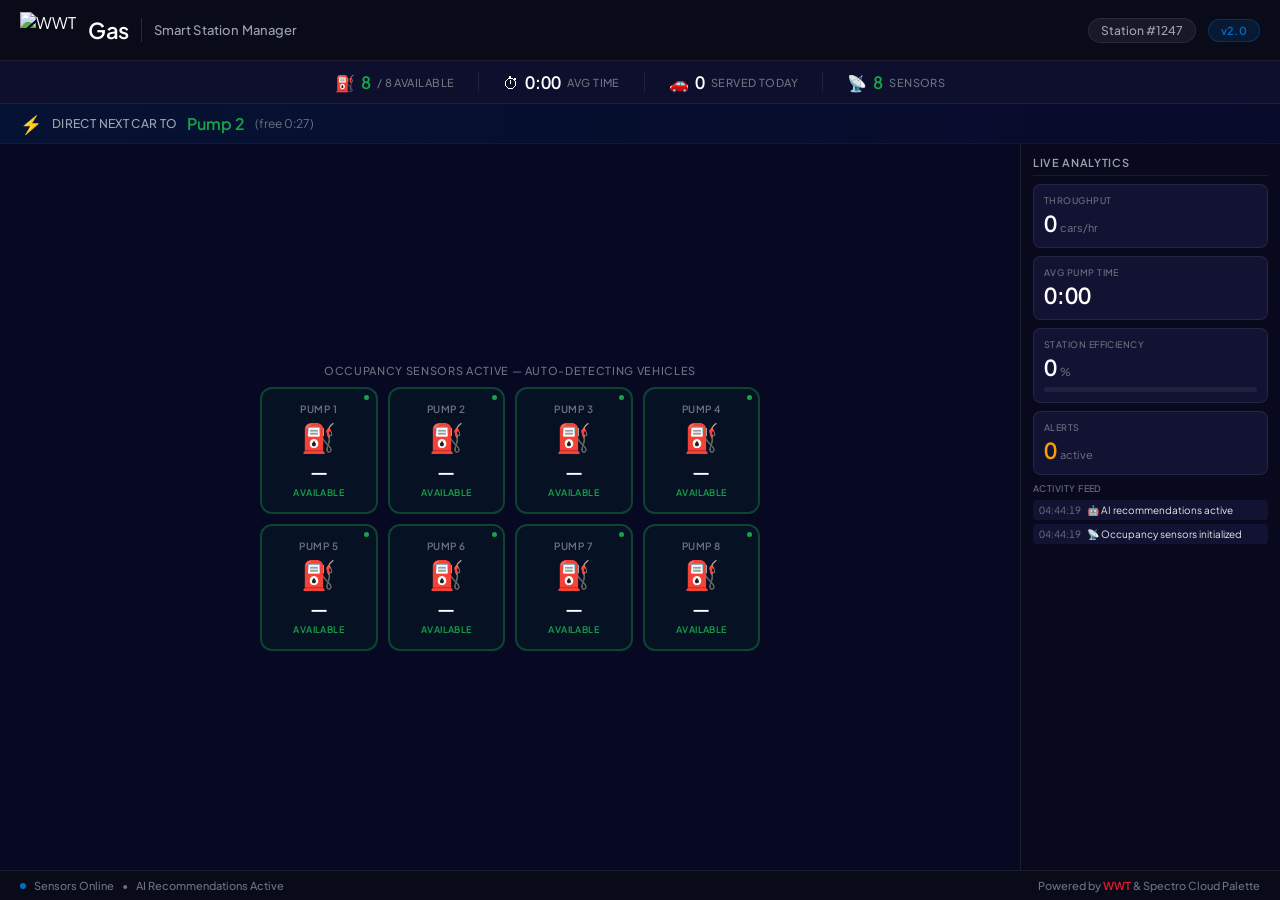
==== commit c99a1535: "Match WWT site branding: Plus Jakarta Sans font, exact color palette, larger logo" ====
--- a/app/v2/index.html
+++ b/app/v2/index.html
@@ -6,6 +6,9 @@
   <meta name="apple-mobile-web-app-capable" content="yes">
   <meta name="apple-mobile-web-app-status-bar-style" content="black-translucent">
   <title>WWT Gas — Smart Station Manager</title>
+  <link rel="preconnect" href="https://fonts.googleapis.com">
+  <link rel="preconnect" href="https://fonts.gstatic.com" crossorigin>
+  <link href="https://fonts.googleapis.com/css2?family=Plus+Jakarta+Sans:wght@400;500;600;700&display=swap" rel="stylesheet">
   <link rel="stylesheet" href="/css/style.css">
 </head>
 <body>
--- a/css/style.css
+++ b/css/style.css
@@ -1,31 +1,46 @@
 /* WWT Gas — Fuel Station Attendant App
    Brand: World Wide Technology
+   Font: Roobert (proprietary) → Plus Jakarta Sans (closest Google Fonts match)
    Colors from wwt.com: blue #006dc7, ink #0a0b19, red #e8192c,
-   dark bg #070822, navy #131431, pink rgba(227,28,121) */
+   dark bg #070822, navy #131431, pink #e31c79, orange #fb550e */
 
 :root {
+  /* WWT brand palette (exact values from wwt.com CSS vars) */
+  --wwt-blue: #006dc7;
+  --wwt-blue-light: #99cff7;
   --wwt-red: #e8192c;
-  --wwt-blue: #006dc7;
-  --wwt-ink: #0a0b19;
-  --wwt-dark: #070822;
-  --wwt-navy: #131431;
   --wwt-pink: #e31c79;
   --wwt-orange: #fb550e;
-  --wwt-purple: #1c0087;
+  --wwt-purple: #162fb4;
+  --wwt-ink: #0a0b19;
+  --wwt-ink-light: #4e4f5f;
+  --wwt-dark: #070822;
+  --wwt-navy: #1d1e48;
   --wwt-white: #ffffff;
-  --wwt-light: #d1d5db;
-  --wwt-muted: #9ca3af;
-
+  --wwt-gray-100: #f3f4f6;
+  --wwt-gray-200: #e5e7eb;
+  --wwt-gray-400: #9ca3af;
+  --wwt-gray-500: #6b7280;
+  --wwt-gray-600: #4b5563;
+  --wwt-gray-700: #374151;
+
+  /* Functional colors */
   --pump-available: #16a34a;
-  --pump-occupied: #006dc7;
+  --pump-occupied: var(--wwt-blue);
   --pump-warning: #f59e0b;
   --pump-critical: #ef4444;
 
-  --glass-bg: rgba(255, 255, 255, 0.05);
-  --glass-border: rgba(255, 255, 255, 0.08);
-
-  --radius: 0.75rem;
-  --radius-sm: 0.5rem;
+  /* Glass/surface (dark theme) */
+  --surface: rgba(29, 30, 72, 0.5);
+  --surface-border: rgba(255, 255, 255, 0.08);
+  --surface-hover: rgba(29, 30, 72, 0.7);
+
+  /* WWT border-radius values */
+  --radius-xs: 0.25rem;
+  --radius-sm: 0.375rem;
+  --radius: 0.5rem;
+  --radius-md: 0.75rem;
+  --radius-full: 9999px;
 }
 
 * { margin: 0; padding: 0; box-sizing: border-box; }
@@ -38,7 +53,8 @@
 }
 
 body {
-  font-family: -apple-system, BlinkMacSystemFont, 'SF Pro Display', 'Segoe UI', Roboto, Helvetica, Arial, sans-serif;
+  font-family: 'Plus Jakarta Sans', sans-serif;
+  font-weight: 400;
   background: var(--wwt-dark);
   color: var(--wwt-white);
   min-height: 100vh;
@@ -53,44 +69,41 @@
   display: flex;
   align-items: center;
   justify-content: space-between;
-  padding: 0.625rem 1.25rem;
-  background: var(--wwt-navy);
-  border-bottom: 1px solid var(--glass-border);
+  padding: 0.75rem 1.25rem;
+  background: var(--wwt-ink);
+  border-bottom: 1px solid var(--surface-border);
   flex-shrink: 0;
 }
 
 .header-left {
   display: flex;
   align-items: center;
-  gap: 0.625rem;
+  gap: 0.75rem;
 }
 
 .logo-mark {
-  height: 1.75rem;
+  height: 2.25rem;
   width: auto;
 }
 
 .logo-text {
-  font-size: 1.25rem;
-  font-weight: 700;
+  font-size: 1.375rem;
+  font-weight: 600;
   color: var(--wwt-white);
-  letter-spacing: -0.01em;
-}
-
-.logo-text .accent {
-  color: var(--wwt-blue);
+  letter-spacing: -0.02em;
 }
 
 .header-divider {
   width: 1px;
-  height: 1.25rem;
-  background: rgba(255, 255, 255, 0.15);
+  height: 1.5rem;
+  background: rgba(255, 255, 255, 0.12);
 }
 
 .header-subtitle {
   font-size: 0.8125rem;
   font-weight: 500;
-  color: var(--wwt-muted);
+  color: var(--wwt-gray-400);
+  letter-spacing: 0.01em;
 }
 
 .header-right {
@@ -101,18 +114,19 @@
 
 .station-id {
   font-size: 0.75rem;
-  color: var(--wwt-muted);
+  font-weight: 500;
+  color: var(--wwt-gray-400);
   background: rgba(255, 255, 255, 0.06);
-  padding: 0.25rem 0.625rem;
-  border-radius: 9999px;
-  border: 1px solid var(--glass-border);
+  padding: 0.25rem 0.75rem;
+  border-radius: var(--radius-full);
+  border: 1px solid var(--surface-border);
 }
 
 .version-pill {
   font-size: 0.6875rem;
   font-weight: 600;
-  padding: 0.25rem 0.625rem;
-  border-radius: 9999px;
+  padding: 0.25rem 0.75rem;
+  border-radius: var(--radius-full);
   letter-spacing: 0.03em;
 }
 
@@ -157,9 +171,9 @@
   align-items: center;
   justify-content: center;
   gap: 1.5rem;
-  padding: 0.5rem 1.25rem;
-  background: rgba(255, 255, 255, 0.03);
-  border-bottom: 1px solid var(--glass-border);
+  padding: 0.625rem 1.25rem;
+  background: rgba(29, 30, 72, 0.3);
+  border-bottom: 1px solid var(--surface-border);
   flex-shrink: 0;
 }
 
@@ -172,8 +186,8 @@
 .stat-icon { font-size: 1rem; }
 
 .stat-value {
-  font-size: 1rem;
-  font-weight: 700;
+  font-size: 1.0625rem;
+  font-weight: 600;
   font-variant-numeric: tabular-nums;
 }
 
@@ -183,7 +197,8 @@
 
 .stat-label {
   font-size: 0.6875rem;
-  color: var(--wwt-muted);
+  font-weight: 500;
+  color: var(--wwt-gray-500);
   text-transform: uppercase;
   letter-spacing: 0.04em;
 }
@@ -191,7 +206,7 @@
 .stat-divider {
   width: 1px;
   height: 1.25rem;
-  background: var(--glass-border);
+  background: var(--surface-border);
 }
 
 /* ─── Recommendation Bar (v2) ─── */
@@ -200,7 +215,7 @@
   align-items: center;
   gap: 0.625rem;
   padding: 0.5rem 1.25rem;
-  background: rgba(0, 109, 199, 0.08);
+  background: linear-gradient(90deg, rgba(0, 109, 199, 0.1), rgba(22, 47, 180, 0.06));
   border-bottom: 1px solid rgba(0, 109, 199, 0.15);
   flex-shrink: 0;
 }
@@ -209,20 +224,21 @@
 
 .recommendation-bar .label {
   font-size: 0.75rem;
-  color: var(--wwt-muted);
+  font-weight: 500;
+  color: var(--wwt-gray-400);
   text-transform: uppercase;
   letter-spacing: 0.03em;
 }
 
 .recommendation-bar .pump-rec {
   font-size: 1rem;
-  font-weight: 700;
+  font-weight: 600;
   color: var(--pump-available);
 }
 
 .recommendation-bar .pump-rec-detail {
   font-size: 0.75rem;
-  color: var(--wwt-muted);
+  color: var(--wwt-gray-500);
 }
 
 /* ─── Main ─── */
@@ -254,7 +270,8 @@
 
 .pump-section .section-label {
   font-size: 0.6875rem;
-  color: var(--wwt-muted);
+  font-weight: 500;
+  color: var(--wwt-gray-500);
   text-transform: uppercase;
   letter-spacing: 0.06em;
   margin-bottom: 0.625rem;
@@ -273,9 +290,9 @@
 /* ─── Pump Card ─── */
 .pump {
   position: relative;
-  background: var(--glass-bg);
-  border: 2px solid var(--glass-border);
-  border-radius: var(--radius);
+  background: var(--surface);
+  border: 2px solid var(--surface-border);
+  border-radius: var(--radius-md);
   padding: 0.875rem 0.5rem;
   display: flex;
   flex-direction: column;
@@ -297,7 +314,7 @@
 
 .pump.occupied {
   border-color: rgba(0, 109, 199, 0.4);
-  background: rgba(0, 109, 199, 0.08);
+  background: rgba(0, 109, 199, 0.1);
 }
 
 .pump.warning {
@@ -322,7 +339,7 @@
 .pump-number {
   font-size: 0.625rem;
   font-weight: 600;
-  color: var(--wwt-muted);
+  color: var(--wwt-gray-500);
   text-transform: uppercase;
   letter-spacing: 0.05em;
 }
@@ -331,7 +348,7 @@
 
 .pump-timer {
   font-size: 1.0625rem;
-  font-weight: 700;
+  font-weight: 600;
   font-variant-numeric: tabular-nums;
 }
 
@@ -367,8 +384,8 @@
 /* ─── Analytics Panel (v2) ─── */
 .analytics-panel {
   width: 260px;
-  background: rgba(19, 20, 49, 0.6);
-  border-left: 1px solid var(--glass-border);
+  background: rgba(10, 11, 25, 0.5);
+  border-left: 1px solid var(--surface-border);
   padding: 0.75rem;
   display: flex;
   flex-direction: column;
@@ -378,39 +395,40 @@
 }
 
 .analytics-panel .panel-title {
-  font-size: 0.625rem;
+  font-size: 0.6875rem;
   font-weight: 600;
   text-transform: uppercase;
   letter-spacing: 0.06em;
-  color: var(--wwt-muted);
+  color: var(--wwt-gray-400);
   padding-bottom: 0.375rem;
-  border-bottom: 1px solid var(--glass-border);
+  border-bottom: 1px solid var(--surface-border);
 }
 
 .metric-card {
-  background: var(--glass-bg);
-  border: 1px solid var(--glass-border);
-  border-radius: var(--radius-sm);
+  background: var(--surface);
+  border: 1px solid var(--surface-border);
+  border-radius: var(--radius);
   padding: 0.625rem;
 }
 
 .metric-card .metric-label {
   font-size: 0.5625rem;
+  font-weight: 500;
   text-transform: uppercase;
   letter-spacing: 0.05em;
-  color: var(--wwt-muted);
+  color: var(--wwt-gray-500);
   margin-bottom: 0.1875rem;
 }
 
 .metric-card .metric-value {
   font-size: 1.375rem;
-  font-weight: 700;
+  font-weight: 600;
   font-variant-numeric: tabular-nums;
 }
 
 .metric-card .metric-unit {
   font-size: 0.6875rem;
-  color: var(--wwt-muted);
+  color: var(--wwt-gray-500);
   font-weight: 400;
 }
 
@@ -426,14 +444,14 @@
 .efficiency-bar {
   height: 5px;
   background: rgba(255, 255, 255, 0.06);
-  border-radius: 3px;
+  border-radius: var(--radius-xs);
   margin-top: 0.375rem;
   overflow: hidden;
 }
 
 .efficiency-bar .fill {
   height: 100%;
-  border-radius: 3px;
+  border-radius: var(--radius-xs);
   background: linear-gradient(90deg, var(--wwt-blue), var(--pump-available));
   transition: width 0.5s ease;
 }
@@ -442,9 +460,10 @@
 
 .activity-log .log-title {
   font-size: 0.5625rem;
+  font-weight: 500;
   text-transform: uppercase;
   letter-spacing: 0.05em;
-  color: var(--wwt-muted);
+  color: var(--wwt-gray-500);
   margin-bottom: 0.375rem;
 }
 
@@ -458,17 +477,17 @@
 
 .log-entry {
   font-size: 0.625rem;
-  color: var(--wwt-light);
+  color: var(--wwt-gray-200);
   padding: 0.25rem 0.375rem;
-  background: var(--glass-bg);
-  border-radius: 0.25rem;
+  background: var(--surface);
+  border-radius: var(--radius-xs);
   display: flex;
   align-items: center;
   gap: 0.375rem;
 }
 
 .log-entry .log-time {
-  color: var(--wwt-muted);
+  color: var(--wwt-gray-500);
   font-variant-numeric: tabular-nums;
   flex-shrink: 0;
 }
@@ -478,9 +497,9 @@
   display: flex;
   align-items: center;
   justify-content: space-between;
-  padding: 0.375rem 1.25rem;
-  background: rgba(255, 255, 255, 0.03);
-  border-top: 1px solid var(--glass-border);
+  padding: 0.5rem 1.25rem;
+  background: var(--wwt-ink);
+  border-top: 1px solid var(--surface-border);
   flex-shrink: 0;
 }
 
@@ -488,13 +507,14 @@
   display: flex;
   align-items: center;
   gap: 0.5rem;
-  font-size: 0.625rem;
-  color: var(--wwt-muted);
+  font-size: 0.6875rem;
+  font-weight: 500;
+  color: var(--wwt-gray-500);
 }
 
 .footer .status-dot {
-  width: 5px;
-  height: 5px;
+  width: 6px;
+  height: 6px;
   border-radius: 50%;
   display: inline-block;
 }
@@ -517,18 +537,19 @@
 }
 
 .toast {
-  background: rgba(7, 8, 34, 0.92);
+  background: rgba(10, 11, 25, 0.94);
   backdrop-filter: blur(12px);
-  border: 1px solid var(--glass-border);
-  border-radius: var(--radius-sm);
+  border: 1px solid var(--surface-border);
+  border-radius: var(--radius);
   padding: 0.5rem 0.75rem;
   font-size: 0.75rem;
-  color: var(--wwt-light);
+  font-weight: 500;
+  color: var(--wwt-gray-200);
   display: flex;
   align-items: center;
   gap: 0.375rem;
   animation: toast-in 0.3s ease-out;
-  box-shadow: 0 8px 24px rgba(0, 0, 0, 0.4);
+  box-shadow: 0 8px 24px rgba(0, 0, 0, 0.5);
   max-width: 280px;
 }
 
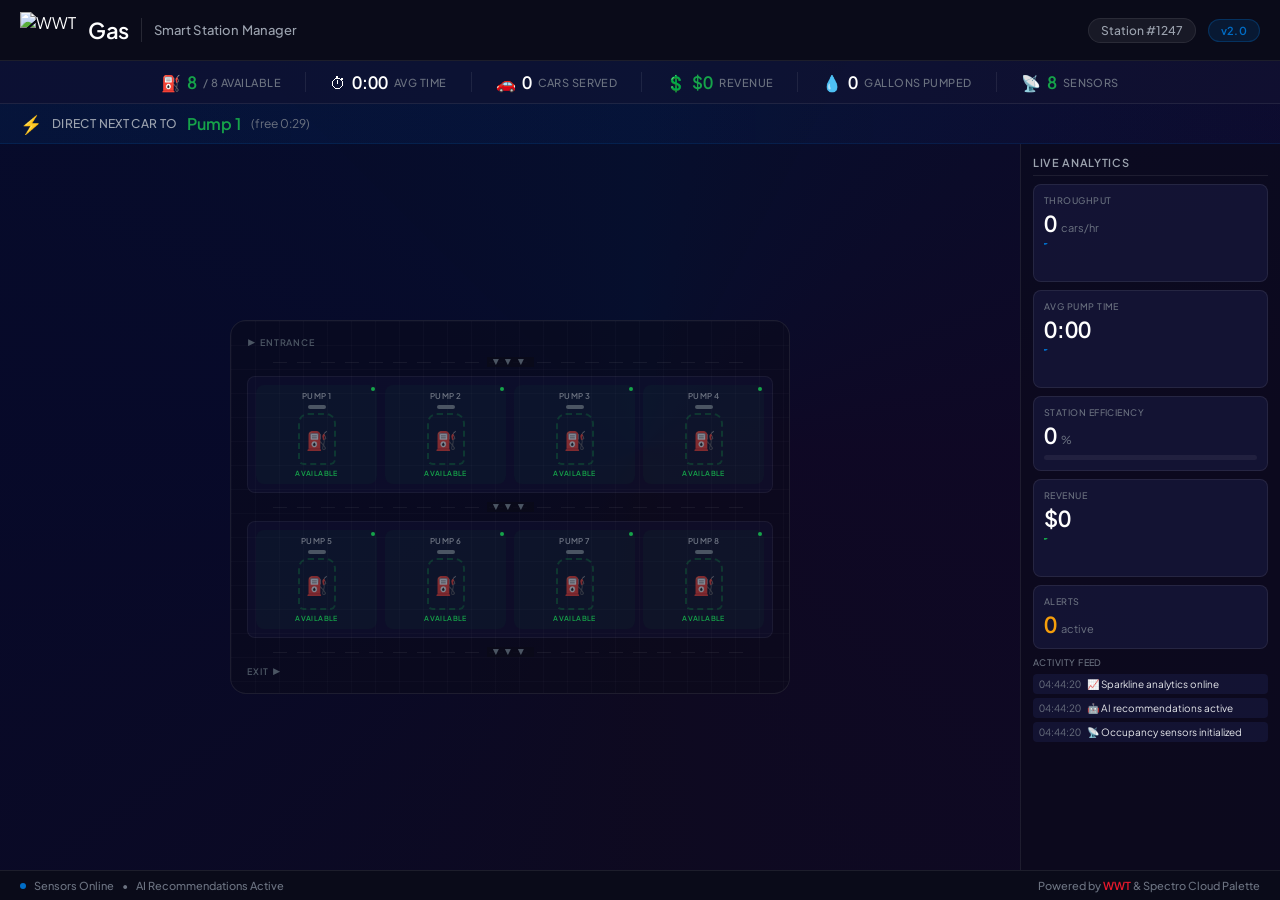
==== commit e1aaaec3: "Major overhaul: station map, sparklines, ambient bg, queue, revenue counter v1: intentionally basic " ====
--- a/app/v2/index.html
+++ b/app/v2/index.html
@@ -11,7 +11,7 @@
   <link href="https://fonts.googleapis.com/css2?family=Plus+Jakarta+Sans:wght@400;500;600;700&display=swap" rel="stylesheet">
   <link rel="stylesheet" href="/css/style.css">
 </head>
-<body>
+<body class="has-ambient">
 
   <!-- Toast Container -->
   <div class="toast-container" id="toast-container"></div>
@@ -28,7 +28,7 @@
       <span class="station-id">Station #1247</span>
       <span class="version-pill v2">v2.0</span>
       <div class="notification-badge" id="notif-badge" style="display:none;">
-        🔔<span class="count" id="notif-count">0</span>
+        <span class="notif-bell">&#x1F514;</span><span class="count" id="notif-count">0</span>
       </div>
     </div>
   </div>
@@ -36,25 +36,37 @@
   <!-- Stats Bar -->
   <div class="stats-bar">
     <div class="stat">
-      <span class="stat-icon">⛽</span>
+      <span class="stat-icon">&#x26FD;</span>
       <span class="stat-value good" id="available-count">8</span>
       <span class="stat-label">/ 8 Available</span>
     </div>
     <div class="stat-divider"></div>
     <div class="stat">
-      <span class="stat-icon">⏱</span>
+      <span class="stat-icon">&#x23F1;</span>
       <span class="stat-value" id="avg-time">0:00</span>
       <span class="stat-label">Avg Time</span>
     </div>
     <div class="stat-divider"></div>
     <div class="stat">
-      <span class="stat-icon">🚗</span>
+      <span class="stat-icon">&#x1F697;</span>
       <span class="stat-value" id="cars-served">0</span>
-      <span class="stat-label">Served Today</span>
+      <span class="stat-label">Cars Served</span>
     </div>
     <div class="stat-divider"></div>
     <div class="stat">
-      <span class="stat-icon">📡</span>
+      <span class="stat-icon">&#x1F4B2;</span>
+      <span class="stat-value revenue" id="revenue-display">$0</span>
+      <span class="stat-label">Revenue</span>
+    </div>
+    <div class="stat-divider"></div>
+    <div class="stat">
+      <span class="stat-icon">&#x1F4A7;</span>
+      <span class="stat-value" id="gallons-display">0</span>
+      <span class="stat-label">Gallons Pumped</span>
+    </div>
+    <div class="stat-divider"></div>
+    <div class="stat">
+      <span class="stat-icon">&#x1F4E1;</span>
       <span class="stat-value good">8</span>
       <span class="stat-label">Sensors</span>
     </div>
@@ -62,18 +74,19 @@
 
   <!-- Smart Recommendation Bar -->
   <div class="recommendation-bar">
-    <span class="icon">⚡</span>
+    <span class="icon">&#x26A1;</span>
     <span class="label">Direct next car to</span>
-    <span class="pump-rec" id="rec-pump">—</span>
+    <span class="pump-rec" id="rec-pump">&mdash;</span>
     <span class="pump-rec-detail" id="rec-detail"></span>
   </div>
 
-  <!-- Main: Pump Grid + Analytics -->
-  <div class="main v2-layout">
-    <div class="pump-section">
-      <div class="section-label">Occupancy Sensors Active — Auto-detecting vehicles</div>
-      <div class="pump-grid" id="pump-grid">
-        <!-- Pumps generated by JS -->
+  <!-- Main: Station Map + Analytics -->
+  <main class="main v2-layout">
+
+    <!-- Station Map -->
+    <div class="station-map">
+      <div class="station-container" id="station-container">
+        <!-- Built entirely by JS -->
       </div>
     </div>
 
@@ -83,24 +96,34 @@
 
       <div class="metric-card">
         <div class="metric-label">Throughput</div>
-        <div>
+        <div class="metric-row">
           <span class="metric-value" id="throughput">0</span>
           <span class="metric-unit">cars/hr</span>
           <span class="metric-trend up" id="throughput-trend"></span>
         </div>
+        <svg class="sparkline" id="sparkline-throughput" viewBox="0 0 120 32" preserveAspectRatio="none">
+          <path class="sparkline-area" d="" fill="#006dc7"/>
+          <polyline class="sparkline-line" points="" stroke="#006dc7"/>
+          <circle class="sparkline-dot" r="2" cx="0" cy="0" fill="#006dc7"/>
+        </svg>
       </div>
 
       <div class="metric-card">
         <div class="metric-label">Avg Pump Time</div>
-        <div>
+        <div class="metric-row">
           <span class="metric-value" id="analytics-avg-time">0:00</span>
           <span class="metric-trend" id="avg-time-trend"></span>
         </div>
+        <svg class="sparkline" id="sparkline-avgtime" viewBox="0 0 120 32" preserveAspectRatio="none">
+          <path class="sparkline-area" d="" fill="#006dc7"/>
+          <polyline class="sparkline-line" points="" stroke="#006dc7"/>
+          <circle class="sparkline-dot" r="2" cx="0" cy="0" fill="#006dc7"/>
+        </svg>
       </div>
 
       <div class="metric-card">
         <div class="metric-label">Station Efficiency</div>
-        <div>
+        <div class="metric-row">
           <span class="metric-value" id="efficiency">0</span>
           <span class="metric-unit">%</span>
         </div>
@@ -110,8 +133,20 @@
       </div>
 
       <div class="metric-card">
+        <div class="metric-label">Revenue</div>
+        <div class="metric-row">
+          <span class="metric-value" id="analytics-revenue">$0</span>
+        </div>
+        <svg class="sparkline" id="sparkline-revenue" viewBox="0 0 120 32" preserveAspectRatio="none">
+          <path class="sparkline-area" d="" fill="#16a34a"/>
+          <polyline class="sparkline-line" points="" stroke="#16a34a"/>
+          <circle class="sparkline-dot" r="2" cx="0" cy="0" fill="#16a34a"/>
+        </svg>
+      </div>
+
+      <div class="metric-card">
         <div class="metric-label">Alerts</div>
-        <div>
+        <div class="metric-row">
           <span class="metric-value" id="alert-count" style="color: var(--pump-warning);">0</span>
           <span class="metric-unit">active</span>
         </div>
@@ -124,14 +159,15 @@
         </div>
       </div>
     </div>
-  </div>
+
+  </main>
 
   <!-- Footer -->
   <div class="footer">
     <div class="footer-left">
       <span class="status-dot sensor"></span>
       <span>Sensors Online</span>
-      <span>•</span>
+      <span>&bull;</span>
       <span>AI Recommendations Active</span>
     </div>
     <div class="footer-right">
@@ -143,57 +179,132 @@
 (function() {
   'use strict';
 
-  const PUMP_COUNT = 8;
-  const WARNING_THRESHOLD = 300;  // 5 min
-  const CRITICAL_THRESHOLD = 420; // 7 min
-
-  // Simulation config
-  const SIM_ARRIVAL_MIN = 3000;   // 3s min between arrivals (fast for demo)
-  const SIM_ARRIVAL_MAX = 8000;   // 8s max
-  const SIM_PUMP_MIN = 20000;     // 20s min pump time (accelerated for demo)
-  const SIM_PUMP_MAX = 50000;     // 50s max pump time
-
-  // State
-  const pumps = [];
-  let carsServed = 0;
-  let completedTimes = [];
-  let sessionStart = Date.now();
-  let alertCount = 0;
-  let lastThroughput = 0;
-  let lastAvgTime = 0;
-
-  // Init pumps
-  for (let i = 1; i <= PUMP_COUNT; i++) {
+  // ─── Config ───
+  var PUMP_COUNT = 8;
+  var WARNING_THRESHOLD = 300;   // 5 min
+  var CRITICAL_THRESHOLD = 420;  // 7 min
+
+  // Simulation: fast for demo
+  var SIM_ARRIVAL_MIN = 3000;    // 3s min between arrivals
+  var SIM_ARRIVAL_MAX = 8000;    // 8s max
+  var SIM_PUMP_MIN = 20000;      // 20s min pump time
+  var SIM_PUMP_MAX = 50000;      // 50s max pump time
+
+  // ─── State ───
+  var pumps = [];
+  var carsServed = 0;
+  var completedTimes = [];
+  var sessionStart = Date.now();
+  var alertCount = 0;
+  var lastThroughput = 0;
+  var lastAvgTime = 0;
+  var totalRevenue = 0;
+  var displayedRevenue = 0;
+  var totalGallons = 0;
+
+  // Sparkline data (last 20 points each)
+  var sparkData = {
+    throughput: [],
+    avgTime: [],
+    revenue: []
+  };
+  var sparkInterval = null;
+
+  // ─── Init Pumps ───
+  for (var i = 1; i <= PUMP_COUNT; i++) {
     pumps.push({
       id: i,
       status: 'available',
       startTime: null,
       elapsed: 0,
       scheduledDeparture: null,
-      freeTime: Date.now() - Math.random() * 30000 // stagger initial free times
+      freeTime: Date.now() - Math.random() * 30000
     });
   }
 
-  // Render pump grid
-  const grid = document.getElementById('pump-grid');
-  pumps.forEach(pump => {
-    const el = document.createElement('div');
-    el.className = 'pump available';
-    el.dataset.id = pump.id;
-    el.innerHTML = `
-      <div class="sensor-dot"></div>
-      <span class="pump-number">Pump ${pump.id}</span>
-      <span class="pump-status-icon">⛽</span>
-      <span class="pump-timer">—</span>
-      <span class="pump-label">Available</span>
-    `;
-    // v2: tapping still works as manual override
-    el.addEventListener('click', () => manualToggle(pump.id));
-    grid.appendChild(el);
-  });
-
+  // ─── Build Station Map ───
+  var stationContainer = document.getElementById('station-container');
+
+  function buildStationMap() {
+    stationContainer.innerHTML = '';
+
+    // Entrance
+    var entrance = document.createElement('div');
+    entrance.className = 'station-entrance';
+    entrance.innerHTML =
+      '<span class="enter-label">&#x25B6; Entrance</span>' +
+      '<div class="queue-indicator" id="queue-indicator" style="display:none;">' +
+        '<span class="queue-text" id="queue-text">Waiting</span>' +
+        '<div class="queue-cars" id="queue-cars"></div>' +
+      '</div>';
+    stationContainer.appendChild(entrance);
+
+    // Lane 1
+    var lane1 = document.createElement('div');
+    lane1.className = 'lane';
+    lane1.innerHTML = '<span class="lane-arrow">&#x25BC; &#x25BC; &#x25BC;</span>';
+    stationContainer.appendChild(lane1);
+
+    // Pump Island 1 (Pumps 1-4)
+    var island1 = document.createElement('div');
+    island1.className = 'pump-island';
+    island1.id = 'island-1';
+    for (var p = 1; p <= 4; p++) {
+      island1.appendChild(createPumpBay(p));
+    }
+    stationContainer.appendChild(island1);
+
+    // Lane 2 (middle divider)
+    var lane2 = document.createElement('div');
+    lane2.className = 'lane';
+    lane2.innerHTML = '<span class="lane-arrow">&#x25BC; &#x25BC; &#x25BC;</span>';
+    stationContainer.appendChild(lane2);
+
+    // Pump Island 2 (Pumps 5-8)
+    var island2 = document.createElement('div');
+    island2.className = 'pump-island';
+    island2.id = 'island-2';
+    for (var q = 5; q <= 8; q++) {
+      island2.appendChild(createPumpBay(q));
+    }
+    stationContainer.appendChild(island2);
+
+    // Lane 3
+    var lane3 = document.createElement('div');
+    lane3.className = 'lane';
+    lane3.innerHTML = '<span class="lane-arrow">&#x25BC; &#x25BC; &#x25BC;</span>';
+    stationContainer.appendChild(lane3);
+
+    // Exit
+    var exitDiv = document.createElement('div');
+    exitDiv.className = 'station-exit';
+    exitDiv.innerHTML = '<span class="exit-label">Exit &#x25B6;</span>';
+    stationContainer.appendChild(exitDiv);
+  }
+
+  function createPumpBay(pumpId) {
+    var bay = document.createElement('div');
+    bay.className = 'pump-bay available';
+    bay.dataset.bayId = pumpId;
+
+    bay.innerHTML =
+      '<div class="bay-number">Pump ' + pumpId + '</div>' +
+      '<div class="bay-dispenser"></div>' +
+      '<div class="empty-slot">' +
+        '<span class="slot-icon">&#x26FD;</span>' +
+      '</div>' +
+      '<div class="bay-status-text">Available</div>' +
+      '<div class="sensor-indicator"></div>';
+
+    bay.addEventListener('click', function() { manualToggle(pumpId); });
+    return bay;
+  }
+
+  buildStationMap();
+
+  // ─── Pump Control ───
   function manualToggle(id) {
-    const pump = pumps.find(p => p.id === id);
+    var pump = pumps.find(function(p) { return p.id === id; });
     if (pump.status === 'available') {
       occupyPump(pump);
     } else {
@@ -206,10 +317,13 @@
     pump.startTime = Date.now();
     pump.elapsed = 0;
     pump.freeTime = null;
+
     // Schedule auto-departure
-    const duration = SIM_PUMP_MIN + Math.random() * (SIM_PUMP_MAX - SIM_PUMP_MIN);
-    pump.scheduledDeparture = setTimeout(() => freePump(pump), duration);
-    addLog(`🚗 Pump ${pump.id}: vehicle detected`);
+    var duration = SIM_PUMP_MIN + Math.random() * (SIM_PUMP_MAX - SIM_PUMP_MIN);
+    pump.scheduledDeparture = setTimeout(function() { freePump(pump); }, duration);
+
+    addLog('\uD83D\uDE97 Pump ' + pump.id + ': vehicle detected');
+    updateQueueVisual();
   }
 
   function freePump(pump) {
@@ -220,47 +334,56 @@
     if (pump.elapsed > 0) {
       completedTimes.push(pump.elapsed);
       carsServed++;
-      addLog(`✅ Pump ${pump.id}: departed (${formatTime(pump.elapsed)})`);
-      showToast(`Pump ${pump.id}: now available`, 'success');
+
+      // Revenue + gallons
+      var saleAmount = 25 + Math.random() * 40;  // $25-65
+      var gallons = 8 + Math.random() * 10;       // 8-18 gallons
+      totalRevenue += saleAmount;
+      totalGallons += gallons;
+
+      addLog('\u2705 Pump ' + pump.id + ': departed (' + formatTime(pump.elapsed) + ') $' + saleAmount.toFixed(0));
+      showToast('Pump ' + pump.id + ': now available', 'success');
     }
     pump.status = 'available';
     pump.startTime = null;
     pump.elapsed = 0;
     pump.freeTime = Date.now();
-  }
-
-  // Sensor simulation: random arrivals
+    updateQueueVisual();
+  }
+
+  // ─── Sensor Simulation: Auto-Arrivals ───
   function scheduleNextArrival() {
-    const delay = SIM_ARRIVAL_MIN + Math.random() * (SIM_ARRIVAL_MAX - SIM_ARRIVAL_MIN);
-    setTimeout(() => {
-      const available = pumps.filter(p => p.status === 'available');
+    var delay = SIM_ARRIVAL_MIN + Math.random() * (SIM_ARRIVAL_MAX - SIM_ARRIVAL_MIN);
+    setTimeout(function() {
+      var available = pumps.filter(function(p) { return p.status === 'available'; });
       if (available.length > 0) {
-        // Pick the pump that's been free the longest (realistic behavior)
-        available.sort((a, b) => (a.freeTime || 0) - (b.freeTime || 0));
+        // Pick the pump that has been free the longest
+        available.sort(function(a, b) { return (a.freeTime || 0) - (b.freeTime || 0); });
         occupyPump(available[0]);
       }
       scheduleNextArrival();
     }, delay);
   }
-  // Start simulation after a short delay
   setTimeout(scheduleNextArrival, 2000);
 
+  // ─── Helpers ───
   function formatTime(seconds) {
-    const m = Math.floor(seconds / 60);
-    const s = Math.floor(seconds % 60);
-    return `${m}:${s.toString().padStart(2, '0')}`;
-  }
-
-  // Toasts
+    var m = Math.floor(seconds / 60);
+    var s = Math.floor(seconds % 60);
+    return m + ':' + (s < 10 ? '0' : '') + s;
+  }
+
+  // ─── Toast Notifications ───
   function showToast(message, type) {
-    const container = document.getElementById('toast-container');
-    const toast = document.createElement('div');
-    toast.className = `toast ${type || 'info'}`;
-    toast.innerHTML = `<span>${type === 'warning' ? '⚠️' : type === 'success' ? '✅' : 'ℹ️'}</span> ${message}`;
+    var container = document.getElementById('toast-container');
+    var toast = document.createElement('div');
+    toast.className = 'toast ' + (type || 'info');
+    var icon = type === 'warning' ? '\u26A0\uFE0F' : type === 'success' ? '\u2705' : '\u2139\uFE0F';
+    toast.innerHTML = '<span>' + icon + '</span> ' + message;
     container.appendChild(toast);
-    setTimeout(() => {
+    setTimeout(function() {
       toast.classList.add('fade-out');
-      setTimeout(() => toast.remove(), 300);
+      setTimeout(function() { toast.remove(); }, 300);
     }, 3000);
     // Keep max 3 toasts
     while (container.children.length > 3) {
@@ -268,14 +391,16 @@
     }
   }
 
-  // Activity log
+  // ─── Activity Log ───
   function addLog(message) {
-    const log = document.getElementById('activity-log');
-    const now = new Date();
-    const time = now.toLocaleTimeString('en-US', { hour: '2-digit', minute: '2-digit', second: '2-digit', hour12: false });
-    const entry = document.createElement('div');
+    var log = document.getElementById('activity-log');
+    var now = new Date();
+    var time = now.toLocaleTimeString('en-US', {
+      hour: '2-digit', minute: '2-digit', second: '2-digit', hour12: false
+    });
+    var entry = document.createElement('div');
     entry.className = 'log-entry';
-    entry.innerHTML = `<span class="log-time">${time}</span> ${message}`;
+    entry.innerHTML = '<span class="log-time">' + time + '</span> ' + message;
     log.prepend(entry);
     // Keep max 20 entries
     while (log.children.length > 20) {
@@ -283,15 +408,106 @@
     }
   }
 
-  let warningFired = {};
-
+  // ─── Queue Visualization ───
+  function updateQueueVisual() {
+    var available = pumps.filter(function(p) { return p.status === 'available'; });
+    var occupied = PUMP_COUNT - available.length;
+    var indicator = document.getElementById('queue-indicator');
+    var carsDiv = document.getElementById('queue-cars');
+    var textEl = document.getElementById('queue-text');
+
+    if (occupied >= PUMP_COUNT || occupied > PUMP_COUNT * 0.5) {
+      var queueCount = Math.floor(Math.random() * 3) + 1;
+      indicator.style.display = '';
+      textEl.textContent = queueCount + ' waiting';
+      carsDiv.innerHTML = '';
+      for (var c = 0; c < queueCount; c++) {
+        var dot = document.createElement('div');
+        dot.className = 'queue-car-dot';
+        carsDiv.appendChild(dot);
+      }
+    } else {
+      indicator.style.display = 'none';
+      carsDiv.innerHTML = '';
+    }
+  }
+
+  // ─── Sparkline Rendering ───
+  function renderSparkline(svgId, data, color) {
+    var svg = document.getElementById(svgId);
+    if (!svg || data.length < 2) return;
+    var w = 120, h = 32, pad = 2;
+    var max = Math.max.apply(null, data) || 1;
+    var min = Math.min.apply(null, data);
+    var range = max - min || 1;
+    var points = data.map(function(v, i) {
+      var x = pad + (i / (data.length - 1)) * (w - pad * 2);
+      var y = pad + (1 - (v - min) / range) * (h - pad * 2);
+      return x.toFixed(1) + ',' + y.toFixed(1);
+    });
+    // Line
+    var line = svg.querySelector('.sparkline-line');
+    line.setAttribute('points', points.join(' '));
+    line.setAttribute('stroke', color);
+    // Area
+    var area = svg.querySelector('.sparkline-area');
+    var areaPath = 'M' + points[0] + ' ' + points.join(' L') + ' L' + (pad + (w - pad * 2)).toFixed(1) + ',' + h + ' L' + pad + ',' + h + ' Z';
+    area.setAttribute('d', areaPath);
+    area.setAttribute('fill', color);
+    // Dot
+    var dot = svg.querySelector('.sparkline-dot');
+    var lastPt = points[points.length - 1].split(',');
+    dot.setAttribute('cx', lastPt[0]);
+    dot.setAttribute('cy', lastPt[1]);
+    dot.setAttribute('fill', color);
+  }
+
+  // Update sparkline data every 3 seconds
+  function updateSparkData() {
+    var elapsed = (Date.now() - sessionStart) / 1000;
+    var throughput = elapsed > 0 ? Math.round((carsServed / elapsed) * 3600) : 0;
+    sparkData.throughput.push(throughput);
+    if (sparkData.throughput.length > 20) sparkData.throughput.shift();
+
+    var avgTime = 0;
+    if (completedTimes.length > 0) {
+      avgTime = completedTimes.reduce(function(a, b) { return a + b; }, 0) / completedTimes.length;
+    }
+    sparkData.avgTime.push(avgTime);
+    if (sparkData.avgTime.length > 20) sparkData.avgTime.shift();
+
+    sparkData.revenue.push(totalRevenue);
+    if (sparkData.revenue.length > 20) sparkData.revenue.shift();
+
+    renderSparkline('sparkline-throughput', sparkData.throughput, '#006dc7');
+    renderSparkline('sparkline-avgtime', sparkData.avgTime, '#006dc7');
+    renderSparkline('sparkline-revenue', sparkData.revenue, '#16a34a');
+  }
+
+  sparkInterval = setInterval(updateSparkData, 3000);
+
+  // ─── Smooth Revenue Counter Animation ───
+  function animateRevenue() {
+    if (Math.abs(displayedRevenue - totalRevenue) < 0.5) {
+      displayedRevenue = totalRevenue;
+    } else {
+      displayedRevenue += (totalRevenue - displayedRevenue) * 0.15;
+    }
+    document.getElementById('revenue-display').textContent = '$' + Math.round(displayedRevenue);
+    document.getElementById('analytics-revenue').textContent = '$' + Math.round(displayedRevenue);
+    requestAnimationFrame(animateRevenue);
+  }
+  requestAnimationFrame(animateRevenue);
+
+  // ─── Warning Tracking ───
+  var warningFired = {};
+
+  // ─── Render Loop (every 1s) ───
   function render() {
     alertCount = 0;
 
-    pumps.forEach(pump => {
-      const el = grid.querySelector(`[data-id="${pump.id}"]`);
-      if (!el) return;
-
+    pumps.forEach(function(pump) {
+      // Update elapsed
       if (pump.status !== 'available' && pump.startTime) {
         pump.elapsed = (Date.now() - pump.startTime) / 1000;
 
@@ -300,8 +516,8 @@
           alertCount++;
         } else if (pump.elapsed >= WARNING_THRESHOLD) {
           if (pump.status !== 'warning' && !warningFired[pump.id]) {
-            showToast(`Pump ${pump.id}: overstay ${formatTime(pump.elapsed)}`, 'warning');
-            addLog(`⚠️ Pump ${pump.id}: overstay alert`);
+            showToast('Pump ' + pump.id + ': overstay ' + formatTime(pump.elapsed), 'warning');
+            addLog('\u26A0\uFE0F Pump ' + pump.id + ': overstay alert');
             warningFired[pump.id] = true;
           }
           pump.status = 'warning';
@@ -314,83 +530,110 @@
         warningFired[pump.id] = false;
       }
 
-      el.className = `pump ${pump.status}`;
-      const icon = el.querySelector('.pump-status-icon');
-      const timer = el.querySelector('.pump-timer');
-      const label = el.querySelector('.pump-label');
+      // Update bay in station map
+      var bay = stationContainer.querySelector('[data-bay-id="' + pump.id + '"]');
+      if (!bay) return;
+
+      bay.className = 'pump-bay ' + pump.status;
+
+      // Rebuild inner content based on status
+      var bayNumber = bay.querySelector('.bay-number');
+      var dispenser = bay.querySelector('.bay-dispenser');
+      var statusText = bay.querySelector('.bay-status-text');
+      var sensorInd = bay.querySelector('.sensor-indicator');
+
+      // Remove existing car-shape or empty-slot
+      var existing = bay.querySelector('.car-shape');
+      var existingEmpty = bay.querySelector('.empty-slot');
 
       if (pump.status === 'available') {
-        icon.textContent = '⛽';
-        timer.textContent = '—';
-        label.textContent = 'Available';
-      } else if (pump.status === 'occupied') {
-        icon.textContent = '🚗';
-        timer.textContent = formatTime(pump.elapsed);
-        label.textContent = 'Sensor Active';
-      } else if (pump.status === 'warning') {
-        icon.textContent = '⚠️';
-        timer.textContent = formatTime(pump.elapsed);
-        label.textContent = 'Overstay';
-      } else if (pump.status === 'critical') {
-        icon.textContent = '🚨';
-        timer.textContent = formatTime(pump.elapsed);
-        label.textContent = 'Alert';
+        // Show empty slot
+        if (existing) existing.remove();
+        if (!existingEmpty) {
+          var emptySlot = document.createElement('div');
+          emptySlot.className = 'empty-slot';
+          emptySlot.innerHTML = '<span class="slot-icon">&#x26FD;</span>';
+          bay.insertBefore(emptySlot, statusText);
+        }
+        statusText.textContent = 'Available';
+      } else {
+        // Show car shape
+        if (existingEmpty) existingEmpty.remove();
+        if (!existing) {
+          existing = document.createElement('div');
+          existing.className = 'car-shape';
+          var timerSpan = document.createElement('span');
+          timerSpan.className = 'car-timer';
+          existing.appendChild(timerSpan);
+          bay.insertBefore(existing, statusText);
+        }
+        var carTimer = existing.querySelector('.car-timer');
+        carTimer.textContent = formatTime(pump.elapsed);
+
+        if (pump.status === 'occupied') {
+          statusText.textContent = 'Pumping';
+        } else if (pump.status === 'warning') {
+          statusText.textContent = 'Overstay';
+        } else if (pump.status === 'critical') {
+          statusText.textContent = 'ALERT';
+        }
       }
     });
 
-    // Stats
-    const available = pumps.filter(p => p.status === 'available');
-    const availEl = document.getElementById('available-count');
+    // ─── Stats Bar Updates ───
+    var available = pumps.filter(function(p) { return p.status === 'available'; });
+    var availEl = document.getElementById('available-count');
     availEl.textContent = available.length;
-    availEl.className = `stat-value ${available.length > 4 ? 'good' : available.length > 2 ? 'warn' : 'bad'}`;
+    availEl.className = 'stat-value ' + (available.length > 4 ? 'good' : available.length > 2 ? 'warn' : 'bad');
 
     document.getElementById('cars-served').textContent = carsServed;
+    document.getElementById('gallons-display').textContent = Math.round(totalGallons);
 
     // Avg time
-    let avgTime = 0;
+    var avgTime = 0;
     if (completedTimes.length > 0) {
-      avgTime = completedTimes.reduce((a, b) => a + b, 0) / completedTimes.length;
+      avgTime = completedTimes.reduce(function(a, b) { return a + b; }, 0) / completedTimes.length;
       document.getElementById('avg-time').textContent = formatTime(avgTime);
       document.getElementById('analytics-avg-time').textContent = formatTime(avgTime);
     }
 
     // Avg time trend
-    const avgTrendEl = document.getElementById('avg-time-trend');
+    var avgTrendEl = document.getElementById('avg-time-trend');
     if (lastAvgTime > 0 && avgTime > 0) {
       if (avgTime < lastAvgTime) {
-        avgTrendEl.textContent = '↓';
+        avgTrendEl.textContent = '\u2193';
         avgTrendEl.className = 'metric-trend up';
       } else if (avgTime > lastAvgTime) {
-        avgTrendEl.textContent = '↑';
+        avgTrendEl.textContent = '\u2191';
         avgTrendEl.className = 'metric-trend down';
       }
     }
     lastAvgTime = avgTime;
 
     // Throughput
-    const elapsed = (Date.now() - sessionStart) / 1000;
-    const throughput = elapsed > 0 ? Math.round((carsServed / elapsed) * 3600) : 0;
+    var elapsed = (Date.now() - sessionStart) / 1000;
+    var throughput = elapsed > 0 ? Math.round((carsServed / elapsed) * 3600) : 0;
     document.getElementById('throughput').textContent = throughput;
-    const tpTrend = document.getElementById('throughput-trend');
+    var tpTrend = document.getElementById('throughput-trend');
     if (throughput > lastThroughput) {
-      tpTrend.textContent = '↑';
+      tpTrend.textContent = '\u2191';
       tpTrend.className = 'metric-trend up';
     } else if (throughput < lastThroughput) {
-      tpTrend.textContent = '↓';
+      tpTrend.textContent = '\u2193';
       tpTrend.className = 'metric-trend down';
     }
     lastThroughput = throughput;
 
     // Efficiency (% of pumps in use)
-    const occupied = PUMP_COUNT - available.length;
-    const efficiency = Math.round((occupied / PUMP_COUNT) * 100);
+    var occupied = PUMP_COUNT - available.length;
+    var efficiency = Math.round((occupied / PUMP_COUNT) * 100);
     document.getElementById('efficiency').textContent = efficiency;
-    document.getElementById('efficiency-fill').style.width = `${efficiency}%`;
-
-    // Alerts
+    document.getElementById('efficiency-fill').style.width = efficiency + '%';
+
+    // Alerts + notification badge
     document.getElementById('alert-count').textContent = alertCount;
-    const badge = document.getElementById('notif-badge');
-    const countEl = document.getElementById('notif-count');
+    var badge = document.getElementById('notif-badge');
+    var countEl = document.getElementById('notif-count');
     if (alertCount > 0) {
       badge.style.display = '';
       countEl.textContent = alertCount;
@@ -400,22 +643,29 @@
 
     // Recommendation: longest-free pump
     if (available.length > 0) {
-      const sorted = [...available].sort((a, b) => (a.freeTime || 0) - (b.freeTime || 0));
-      const rec = sorted[0];
-      const freeFor = rec.freeTime ? (Date.now() - rec.freeTime) / 1000 : 0;
-      document.getElementById('rec-pump').textContent = `Pump ${rec.id}`;
-      document.getElementById('rec-detail').textContent = freeFor > 0 ? `(free ${formatTime(freeFor)})` : '';
+      var sorted = available.slice().sort(function(a, b) { return (a.freeTime || 0) - (b.freeTime || 0); });
+      var rec = sorted[0];
+      var freeFor = rec.freeTime ? (Date.now() - rec.freeTime) / 1000 : 0;
+      var recPumpEl = document.getElementById('rec-pump');
+      recPumpEl.textContent = 'Pump ' + rec.id;
+      recPumpEl.style.color = '';
+      document.getElementById('rec-detail').textContent = freeFor > 0 ? '(free ' + formatTime(freeFor) + ')' : '';
     } else {
-      document.getElementById('rec-pump').textContent = 'All pumps occupied';
-      document.getElementById('rec-pump').style.color = 'var(--pump-warning)';
+      var recPumpEl2 = document.getElementById('rec-pump');
+      recPumpEl2.textContent = 'All pumps occupied';
+      recPumpEl2.style.color = 'var(--pump-warning)';
       document.getElementById('rec-detail').textContent = '';
     }
+
+    // Queue update
+    updateQueueVisual();
   }
 
   setInterval(render, 1000);
   render();
-  addLog('📡 Occupancy sensors initialized');
-  addLog('🤖 AI recommendations active');
+  addLog('\uD83D\uDCE1 Occupancy sensors initialized');
+  addLog('\uD83E\uDD16 AI recommendations active');
+  addLog('\uD83D\uDCC8 Sparkline analytics online');
 })();
 </script>
 </body>
--- a/css/style.css
+++ b/css/style.css
@@ -2,7 +2,13 @@
    Brand: World Wide Technology
    Font: Roobert (proprietary) → Plus Jakarta Sans (closest Google Fonts match)
    Colors from wwt.com: blue #006dc7, ink #0a0b19, red #e8192c,
-   dark bg #070822, navy #131431, pink #e31c79, orange #fb550e */
+   dark bg #070822, navy #1d1e48, pink #e31c79, orange #fb550e */
+
+@property --gradient-angle {
+  syntax: '<angle>';
+  initial-value: 0deg;
+  inherits: false;
+}
 
 :root {
   /* WWT brand palette (exact values from wwt.com CSS vars) */
@@ -40,6 +46,7 @@
   --radius-sm: 0.375rem;
   --radius: 0.5rem;
   --radius-md: 0.75rem;
+  --radius-lg: 1rem;
   --radius-full: 9999px;
 }
 
@@ -62,6 +69,30 @@
   overflow: hidden;
   display: flex;
   flex-direction: column;
+  position: relative;
+}
+
+/* ─── Ambient Gradient Background (v2 only) ─── */
+body.has-ambient::before {
+  content: '';
+  position: fixed;
+  inset: 0;
+  background: conic-gradient(
+    from var(--gradient-angle),
+    rgba(0, 109, 199, 0.07),
+    rgba(227, 28, 121, 0.04),
+    rgba(251, 85, 14, 0.03),
+    rgba(22, 47, 180, 0.05),
+    rgba(0, 109, 199, 0.07)
+  );
+  animation: rotate-gradient 25s linear infinite;
+  z-index: 0;
+  pointer-events: none;
+}
+
+body.has-ambient > * {
+  position: relative;
+  z-index: 1;
 }
 
 /* ─── Header ─── */
@@ -194,6 +225,7 @@
 .stat-value.good { color: var(--pump-available); }
 .stat-value.warn { color: var(--pump-warning); }
 .stat-value.bad { color: var(--pump-critical); }
+.stat-value.revenue { color: var(--pump-available); }
 
 .stat-label {
   font-size: 0.6875rem;
@@ -257,7 +289,7 @@
 
 .main.v2-layout { gap: 0; }
 
-/* ─── Pump Section ─── */
+/* ─── Pump Section (v1 grid) ─── */
 .pump-section {
   flex: 1;
   display: flex;
@@ -284,8 +316,6 @@
   width: 100%;
   max-width: 600px;
 }
-
-.v2-layout .pump-grid { max-width: 500px; }
 
 /* ─── Pump Card ─── */
 .pump {
@@ -327,13 +357,6 @@
   border-color: rgba(232, 25, 44, 0.5);
   background: rgba(232, 25, 44, 0.1);
   animation: pulse-critical 1s ease-in-out infinite;
-}
-
-.pump.offline {
-  border-color: rgba(255, 255, 255, 0.05);
-  background: rgba(255, 255, 255, 0.02);
-  opacity: 0.4;
-  cursor: default;
 }
 
 .pump-number {
@@ -381,6 +404,267 @@
   background: var(--wwt-blue);
 }
 
+/* ─── Station Map (v2) ─── */
+.station-map {
+  flex: 1;
+  display: flex;
+  flex-direction: column;
+  align-items: center;
+  justify-content: center;
+  padding: 0.625rem 1rem;
+  min-width: 0;
+}
+
+.station-container {
+  width: 100%;
+  max-width: 560px;
+  background: rgba(10, 11, 25, 0.5);
+  border: 1px solid var(--surface-border);
+  border-radius: var(--radius-lg);
+  padding: 0.75rem 1rem;
+  position: relative;
+  overflow: hidden;
+}
+
+/* Subtle grid pattern on station */
+.station-container::before {
+  content: '';
+  position: absolute;
+  inset: 0;
+  background-image:
+    linear-gradient(rgba(255,255,255,0.02) 1px, transparent 1px),
+    linear-gradient(90deg, rgba(255,255,255,0.02) 1px, transparent 1px);
+  background-size: 24px 24px;
+  pointer-events: none;
+}
+
+.station-entrance, .station-exit {
+  display: flex;
+  align-items: center;
+  justify-content: space-between;
+  padding: 0.25rem 0;
+}
+
+.enter-label, .exit-label {
+  font-size: 0.5625rem;
+  font-weight: 600;
+  text-transform: uppercase;
+  letter-spacing: 0.1em;
+  color: var(--wwt-gray-600);
+}
+
+.queue-indicator {
+  display: flex;
+  align-items: center;
+  gap: 0.375rem;
+  font-size: 0.625rem;
+  color: var(--wwt-gray-500);
+  font-weight: 500;
+}
+
+.queue-cars {
+  display: flex;
+  gap: 3px;
+}
+
+.queue-car-dot {
+  width: 8px;
+  height: 12px;
+  border-radius: 3px 3px 2px 2px;
+  background: var(--wwt-blue);
+  opacity: 0.6;
+  animation: queue-pulse 1.5s ease-in-out infinite;
+}
+
+.queue-car-dot:nth-child(2) { animation-delay: 0.2s; }
+.queue-car-dot:nth-child(3) { animation-delay: 0.4s; }
+.queue-car-dot:nth-child(4) { animation-delay: 0.6s; }
+
+.lane {
+  display: flex;
+  align-items: center;
+  justify-content: center;
+  height: 1.25rem;
+  position: relative;
+}
+
+.lane::before {
+  content: '';
+  position: absolute;
+  left: 5%;
+  right: 5%;
+  height: 1px;
+  background: repeating-linear-gradient(
+    90deg,
+    rgba(255,255,255,0.06) 0px,
+    rgba(255,255,255,0.06) 14px,
+    transparent 14px,
+    transparent 24px
+  );
+}
+
+.lane-arrow {
+  font-size: 0.5rem;
+  color: var(--wwt-gray-600);
+  z-index: 1;
+  background: rgba(10, 11, 25, 0.8);
+  padding: 0 0.375rem;
+  letter-spacing: 0.3em;
+}
+
+.pump-island {
+  display: grid;
+  grid-template-columns: repeat(4, 1fr);
+  gap: 0.5rem;
+  padding: 0.5rem;
+  background: rgba(29, 30, 72, 0.25);
+  border: 1px solid rgba(255, 255, 255, 0.05);
+  border-radius: var(--radius);
+  margin: 0.25rem 0;
+}
+
+/* ─── Pump Bay (station map variant) ─── */
+.pump-bay {
+  display: flex;
+  flex-direction: column;
+  align-items: center;
+  gap: 0.125rem;
+  padding: 0.375rem 0.25rem;
+  border-radius: var(--radius);
+  cursor: pointer;
+  transition: all 0.2s ease;
+  position: relative;
+  -webkit-tap-highlight-color: transparent;
+  touch-action: manipulation;
+}
+
+.pump-bay:active { transform: scale(0.95); }
+
+.pump-bay .bay-number {
+  font-size: 0.5rem;
+  font-weight: 600;
+  color: var(--wwt-gray-500);
+  text-transform: uppercase;
+  letter-spacing: 0.06em;
+}
+
+.pump-bay .bay-dispenser {
+  width: 18px;
+  height: 4px;
+  border-radius: 2px;
+  background: var(--wwt-gray-600);
+  margin: 0.125rem 0;
+}
+
+/* Car shape in bay */
+.pump-bay .car-shape {
+  width: 38px;
+  height: 52px;
+  border-radius: 10px 10px 6px 6px;
+  position: relative;
+  transition: all 0.4s cubic-bezier(0.34, 1.56, 0.64, 1);
+  display: flex;
+  align-items: center;
+  justify-content: center;
+}
+
+.pump-bay .car-shape.hidden {
+  opacity: 0;
+  transform: scale(0.3) translateY(-20px);
+}
+
+/* Windshield */
+.pump-bay .car-shape::before {
+  content: '';
+  position: absolute;
+  top: 6px;
+  left: 6px;
+  right: 6px;
+  height: 9px;
+  border-radius: 3px;
+  background: rgba(255, 255, 255, 0.12);
+}
+
+/* Taillights */
+.pump-bay .car-shape::after {
+  content: '';
+  position: absolute;
+  bottom: 5px;
+  left: 7px;
+  right: 7px;
+  height: 3px;
+  border-radius: 1.5px;
+  background: rgba(255, 255, 255, 0.15);
+}
+
+.pump-bay .car-timer {
+  font-size: 0.625rem;
+  font-weight: 700;
+  color: white;
+  font-variant-numeric: tabular-nums;
+  z-index: 1;
+  margin-top: 4px;
+  text-shadow: 0 1px 3px rgba(0,0,0,0.4);
+}
+
+/* Empty bay indicator */
+.pump-bay .empty-slot {
+  width: 38px;
+  height: 52px;
+  border: 2px dashed rgba(22, 163, 74, 0.25);
+  border-radius: 10px 10px 6px 6px;
+  display: flex;
+  align-items: center;
+  justify-content: center;
+  transition: all 0.3s ease;
+}
+
+.pump-bay .empty-slot .slot-icon {
+  font-size: 1.125rem;
+  opacity: 0.5;
+}
+
+.pump-bay .bay-status-text {
+  font-size: 0.4375rem;
+  font-weight: 600;
+  text-transform: uppercase;
+  letter-spacing: 0.06em;
+  margin-top: 0.125rem;
+}
+
+/* Bay status colors */
+.pump-bay.available .bay-status-text { color: var(--pump-available); }
+.pump-bay.occupied .bay-status-text { color: var(--wwt-blue); }
+.pump-bay.warning .bay-status-text { color: var(--pump-warning); }
+.pump-bay.critical .bay-status-text { color: var(--wwt-red); }
+
+.pump-bay.available { background: rgba(22, 163, 74, 0.04); }
+.pump-bay.occupied { background: rgba(0, 109, 199, 0.06); }
+.pump-bay.warning {
+  background: rgba(245, 158, 11, 0.06);
+  animation: pulse-warning 2s ease-in-out infinite;
+}
+.pump-bay.critical {
+  background: rgba(232, 25, 44, 0.08);
+  animation: pulse-critical 1s ease-in-out infinite;
+}
+
+.pump-bay.available .car-shape { background: var(--pump-available); }
+.pump-bay.occupied .car-shape { background: var(--wwt-blue); }
+.pump-bay.warning .car-shape { background: var(--pump-warning); }
+.pump-bay.critical .car-shape { background: var(--wwt-red); }
+
+.pump-bay .sensor-indicator {
+  position: absolute;
+  top: 2px;
+  right: 2px;
+  width: 4px;
+  height: 4px;
+  border-radius: 50%;
+  background: var(--pump-available);
+  animation: sensor-blink 3s ease-in-out infinite;
+}
+
 /* ─── Analytics Panel (v2) ─── */
 .analytics-panel {
   width: 260px;
@@ -420,6 +704,12 @@
   margin-bottom: 0.1875rem;
 }
 
+.metric-card .metric-row {
+  display: flex;
+  align-items: baseline;
+  gap: 0.25rem;
+}
+
 .metric-card .metric-value {
   font-size: 1.375rem;
   font-weight: 600;
@@ -435,11 +725,34 @@
 .metric-card .metric-trend {
   font-size: 0.6875rem;
   font-weight: 600;
-  margin-left: 0.375rem;
+  margin-left: 0.25rem;
 }
 
 .metric-trend.up { color: var(--pump-available); }
 .metric-trend.down { color: var(--wwt-red); }
+
+/* ─── Sparkline ─── */
+.sparkline {
+  width: 100%;
+  height: 28px;
+  margin-top: 0.375rem;
+  display: block;
+}
+
+.sparkline-line {
+  fill: none;
+  stroke-width: 1.5;
+  stroke-linecap: round;
+  stroke-linejoin: round;
+}
+
+.sparkline-area {
+  opacity: 0.1;
+}
+
+.sparkline-dot {
+  transition: all 0.3s ease;
+}
 
 .efficiency-bar {
   height: 5px;
@@ -560,6 +873,10 @@
 .toast.fade-out { animation: toast-out 0.3s ease-in forwards; }
 
 /* ─── Animations ─── */
+@keyframes rotate-gradient {
+  to { --gradient-angle: 360deg; }
+}
+
 @keyframes pulse-warning {
   0%, 100% { box-shadow: 0 0 0 0 rgba(245, 158, 11, 0); }
   50% { box-shadow: 0 0 12px 2px rgba(245, 158, 11, 0.15); }
@@ -575,6 +892,11 @@
   50% { opacity: 0.3; }
 }
 
+@keyframes queue-pulse {
+  0%, 100% { opacity: 0.4; }
+  50% { opacity: 0.8; }
+}
+
 @keyframes toast-in {
   from { opacity: 0; transform: translateX(16px); }
   to { opacity: 1; transform: translateX(0); }
@@ -585,9 +907,20 @@
   to { opacity: 0; transform: translateX(16px); }
 }
 
+@keyframes car-arrive {
+  from { opacity: 0; transform: scale(0.3) translateY(-20px); }
+  to { opacity: 1; transform: scale(1) translateY(0); }
+}
+
+@keyframes car-depart {
+  from { opacity: 1; transform: scale(1) translateY(0); }
+  to { opacity: 0; transform: scale(0.3) translateY(20px); }
+}
+
 /* ─── Responsive ─── */
 @media (max-width: 768px) {
   .pump-grid { grid-template-columns: repeat(2, 1fr); }
+  .pump-island { grid-template-columns: repeat(2, 1fr); }
   .analytics-panel { width: 200px; }
   .stats-bar { gap: 0.75rem; flex-wrap: wrap; }
 }
@@ -596,4 +929,5 @@
   .pump { min-height: 105px; }
   .pump-timer { font-size: 1.1875rem; }
   .pump-status-icon { font-size: 1.75rem; }
-}
+  .pump-bay .car-shape { width: 42px; height: 56px; }
+}
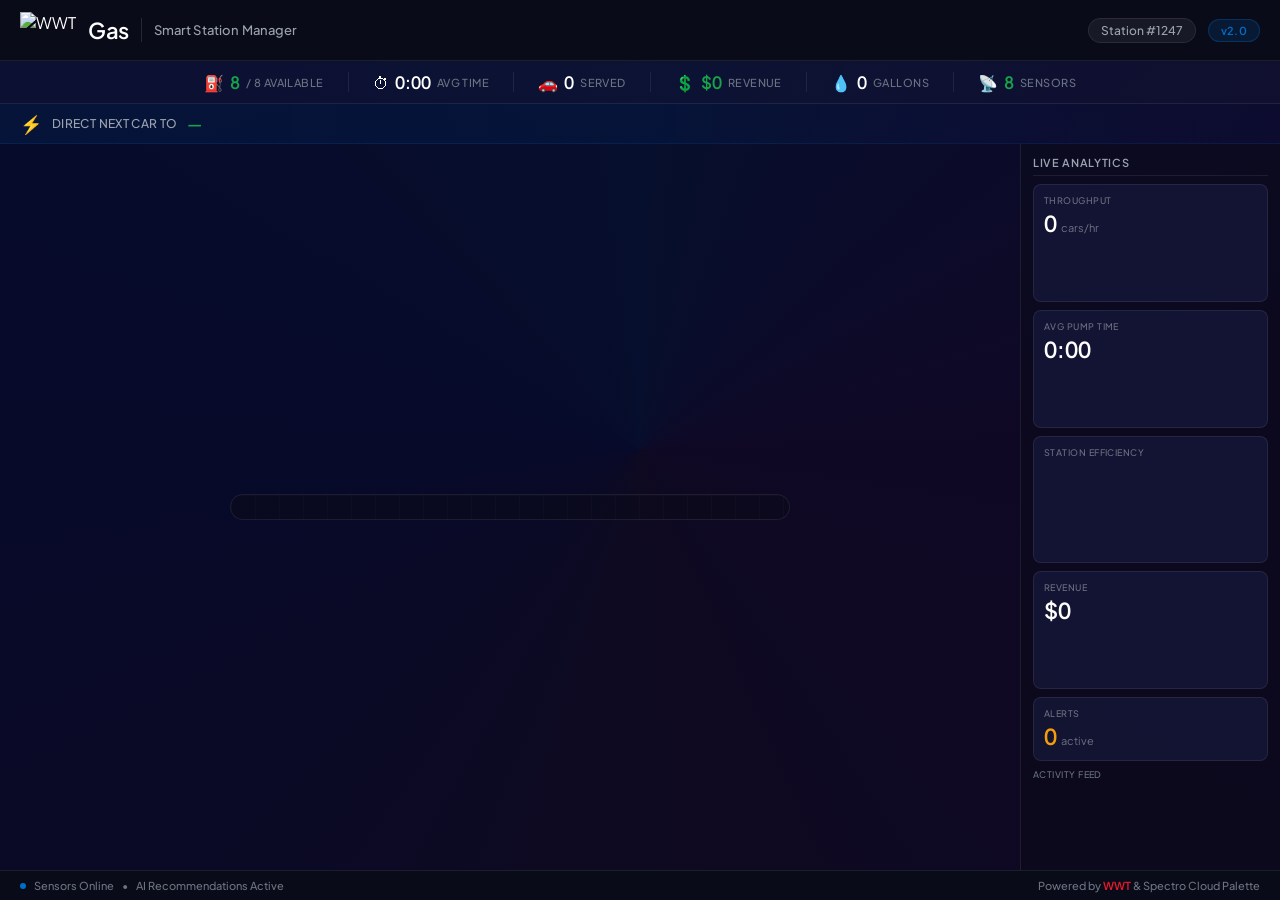
==== commit 5e9b5caf: "Integrate GSAP, ECharts, CountUp.js, and Canvas Confetti into v2 Add four JS libraries to make the v" ====
--- a/app/v2/index.html
+++ b/app/v2/index.html
@@ -10,10 +10,13 @@
   <link rel="preconnect" href="https://fonts.gstatic.com" crossorigin>
   <link href="https://fonts.googleapis.com/css2?family=Plus+Jakarta+Sans:wght@400;500;600;700&display=swap" rel="stylesheet">
   <link rel="stylesheet" href="/css/style.css">
+  <script src="https://cdn.jsdelivr.net/npm/gsap@3/dist/gsap.min.js"></script>
+  <script src="https://cdn.jsdelivr.net/npm/echarts@5/dist/echarts.min.js"></script>
+  <script src="https://cdn.jsdelivr.net/npm/countup.js@2/dist/countUp.umd.js"></script>
+  <script src="https://cdn.jsdelivr.net/npm/canvas-confetti@1/dist/confetti.browser.min.js"></script>
 </head>
 <body class="has-ambient">
 
-  <!-- Toast Container -->
   <div class="toast-container" id="toast-container"></div>
 
   <!-- Header -->
@@ -28,7 +31,7 @@
       <span class="station-id">Station #1247</span>
       <span class="version-pill v2">v2.0</span>
       <div class="notification-badge" id="notif-badge" style="display:none;">
-        <span class="notif-bell">&#x1F514;</span><span class="count" id="notif-count">0</span>
+        &#x1F514;<span class="count" id="notif-count">0</span>
       </div>
     </div>
   </div>
@@ -50,7 +53,7 @@
     <div class="stat">
       <span class="stat-icon">&#x1F697;</span>
       <span class="stat-value" id="cars-served">0</span>
-      <span class="stat-label">Cars Served</span>
+      <span class="stat-label">Served</span>
     </div>
     <div class="stat-divider"></div>
     <div class="stat">
@@ -62,7 +65,7 @@
     <div class="stat">
       <span class="stat-icon">&#x1F4A7;</span>
       <span class="stat-value" id="gallons-display">0</span>
-      <span class="stat-label">Gallons Pumped</span>
+      <span class="stat-label">Gallons</span>
     </div>
     <div class="stat-divider"></div>
     <div class="stat">
@@ -81,12 +84,12 @@
   </div>
 
   <!-- Main: Station Map + Analytics -->
-  <main class="main v2-layout">
+  <div class="main v2-layout">
 
     <!-- Station Map -->
     <div class="station-map">
       <div class="station-container" id="station-container">
-        <!-- Built entirely by JS -->
+        <!-- Built by JS -->
       </div>
     </div>
 
@@ -101,11 +104,7 @@
           <span class="metric-unit">cars/hr</span>
           <span class="metric-trend up" id="throughput-trend"></span>
         </div>
-        <svg class="sparkline" id="sparkline-throughput" viewBox="0 0 120 32" preserveAspectRatio="none">
-          <path class="sparkline-area" d="" fill="#006dc7"/>
-          <polyline class="sparkline-line" points="" stroke="#006dc7"/>
-          <circle class="sparkline-dot" r="2" cx="0" cy="0" fill="#006dc7"/>
-        </svg>
+        <div class="chart-container" id="chart-throughput"></div>
       </div>
 
       <div class="metric-card">
@@ -114,22 +113,12 @@
           <span class="metric-value" id="analytics-avg-time">0:00</span>
           <span class="metric-trend" id="avg-time-trend"></span>
         </div>
-        <svg class="sparkline" id="sparkline-avgtime" viewBox="0 0 120 32" preserveAspectRatio="none">
-          <path class="sparkline-area" d="" fill="#006dc7"/>
-          <polyline class="sparkline-line" points="" stroke="#006dc7"/>
-          <circle class="sparkline-dot" r="2" cx="0" cy="0" fill="#006dc7"/>
-        </svg>
+        <div class="chart-container" id="chart-avgtime"></div>
       </div>
 
       <div class="metric-card">
         <div class="metric-label">Station Efficiency</div>
-        <div class="metric-row">
-          <span class="metric-value" id="efficiency">0</span>
-          <span class="metric-unit">%</span>
-        </div>
-        <div class="efficiency-bar">
-          <div class="fill" id="efficiency-fill" style="width: 0%"></div>
-        </div>
+        <div class="chart-container gauge" id="chart-efficiency"></div>
       </div>
 
       <div class="metric-card">
@@ -137,11 +126,7 @@
         <div class="metric-row">
           <span class="metric-value" id="analytics-revenue">$0</span>
         </div>
-        <svg class="sparkline" id="sparkline-revenue" viewBox="0 0 120 32" preserveAspectRatio="none">
-          <path class="sparkline-area" d="" fill="#16a34a"/>
-          <polyline class="sparkline-line" points="" stroke="#16a34a"/>
-          <circle class="sparkline-dot" r="2" cx="0" cy="0" fill="#16a34a"/>
-        </svg>
+        <div class="chart-container" id="chart-revenue"></div>
       </div>
 
       <div class="metric-card">
@@ -154,13 +139,11 @@
 
       <div class="activity-log">
         <div class="log-title">Activity Feed</div>
-        <div class="log-entries" id="activity-log">
-          <!-- Populated by JS -->
-        </div>
-      </div>
-    </div>
-
-  </main>
+        <div class="log-entries" id="activity-log"></div>
+      </div>
+    </div>
+
+  </div>
 
   <!-- Footer -->
   <div class="footer">
@@ -179,18 +162,16 @@
 (function() {
   'use strict';
 
-  // ─── Config ───
+  /* ─── Config ─── */
   var PUMP_COUNT = 8;
-  var WARNING_THRESHOLD = 300;   // 5 min
-  var CRITICAL_THRESHOLD = 420;  // 7 min
-
-  // Simulation: fast for demo
-  var SIM_ARRIVAL_MIN = 3000;    // 3s min between arrivals
-  var SIM_ARRIVAL_MAX = 8000;    // 8s max
-  var SIM_PUMP_MIN = 20000;      // 20s min pump time
-  var SIM_PUMP_MAX = 50000;      // 50s max pump time
-
-  // ─── State ───
+  var WARNING_THRESHOLD = 300;
+  var CRITICAL_THRESHOLD = 420;
+  var SIM_ARRIVAL_MIN = 3000;
+  var SIM_ARRIVAL_MAX = 8000;
+  var SIM_PUMP_MIN = 20000;
+  var SIM_PUMP_MAX = 50000;
+
+  /* ─── State ─── */
   var pumps = [];
   var carsServed = 0;
   var completedTimes = [];
@@ -199,117 +180,185 @@
   var lastThroughput = 0;
   var lastAvgTime = 0;
   var totalRevenue = 0;
-  var displayedRevenue = 0;
   var totalGallons = 0;
-
-  // Sparkline data (last 20 points each)
-  var sparkData = {
-    throughput: [],
-    avgTime: [],
-    revenue: []
-  };
-  var sparkInterval = null;
-
-  // ─── Init Pumps ───
+  var lastRevMilestone = 0;
+  var warningFired = {};
+
+  var sparkData = { throughput: [], avgTime: [], revenue: [] };
+
   for (var i = 1; i <= PUMP_COUNT; i++) {
     pumps.push({
-      id: i,
-      status: 'available',
-      startTime: null,
-      elapsed: 0,
-      scheduledDeparture: null,
-      freeTime: Date.now() - Math.random() * 30000
+      id: i, status: 'available', startTime: null, elapsed: 0,
+      scheduledDeparture: null, freeTime: Date.now() - Math.random() * 30000,
+      _visualStatus: 'available'
     });
   }
 
-  // ─── Build Station Map ───
-  var stationContainer = document.getElementById('station-container');
-
-  function buildStationMap() {
-    stationContainer.innerHTML = '';
-
+  /* ─── CountUp Instances ─── */
+  var CU = countUp.CountUp;
+  var revenueCounter = new CU('revenue-display', 0, { prefix: '$', duration: 0.8, useGrouping: true, useEasing: true });
+  var analyticsRevCounter = new CU('analytics-revenue', 0, { prefix: '$', duration: 0.8, useGrouping: true, useEasing: true });
+  var gallonsCounter = new CU('gallons-display', 0, { duration: 0.8, useGrouping: true });
+  var carsCounter = new CU('cars-served', 0, { duration: 0.5, useGrouping: true });
+  revenueCounter.start();
+  analyticsRevCounter.start();
+  gallonsCounter.start();
+  carsCounter.start();
+
+  /* ─── ECharts Setup ─── */
+  function miniOpt(color) {
+    return {
+      animation: true, animationDuration: 400,
+      grid: { top: 4, right: 4, bottom: 4, left: 4 },
+      xAxis: { type: 'category', show: false, boundaryGap: false },
+      yAxis: { type: 'value', show: false },
+      series: [{
+        type: 'line', smooth: 0.4, symbol: 'circle', symbolSize: 5,
+        showSymbol: false,
+        lineStyle: { color: color, width: 2 },
+        areaStyle: {
+          color: new echarts.graphic.LinearGradient(0, 0, 0, 1, [
+            { offset: 0, color: color + '40' },
+            { offset: 1, color: color + '08' }
+          ])
+        },
+        itemStyle: { color: color },
+        data: []
+      }]
+    };
+  }
+
+  var ecThroughput, ecAvgTime, ecRevenue, ecEfficiency;
+
+  // Init charts after layout settles
+  requestAnimationFrame(function() {
+    ecThroughput = echarts.init(document.getElementById('chart-throughput'));
+    ecAvgTime    = echarts.init(document.getElementById('chart-avgtime'));
+    ecRevenue    = echarts.init(document.getElementById('chart-revenue'));
+    ecEfficiency = echarts.init(document.getElementById('chart-efficiency'));
+
+    ecThroughput.setOption(miniOpt('#006dc7'));
+    ecAvgTime.setOption(miniOpt('#006dc7'));
+    ecRevenue.setOption(miniOpt('#16a34a'));
+
+    ecEfficiency.setOption({
+      animation: true,
+      series: [{
+        type: 'gauge', startAngle: 200, endAngle: -20,
+        min: 0, max: 100, radius: '88%', center: ['50%', '55%'],
+        progress: {
+          show: true, width: 8, roundCap: true,
+          itemStyle: {
+            color: new echarts.graphic.LinearGradient(0, 0, 1, 0, [
+              { offset: 0, color: '#006dc7' }, { offset: 1, color: '#16a34a' }
+            ])
+          }
+        },
+        pointer: { show: false },
+        axisLine: { lineStyle: { width: 8, color: [[1, 'rgba(255,255,255,0.06)']] } },
+        axisTick: { show: false }, splitLine: { show: false }, axisLabel: { show: false },
+        title: { show: false },
+        detail: {
+          fontSize: 18, fontWeight: 600, fontFamily: 'Plus Jakarta Sans',
+          color: '#fff', formatter: '{value}%', offsetCenter: [0, '10%']
+        },
+        data: [{ value: 0 }]
+      }]
+    });
+  });
+
+  // Update chart data every 3s
+  setInterval(function() {
+    if (!ecThroughput) return;
+    var elapsed = (Date.now() - sessionStart) / 1000;
+    var tp = elapsed > 0 ? Math.round((carsServed / elapsed) * 3600) : 0;
+    sparkData.throughput.push(tp);
+    if (sparkData.throughput.length > 20) sparkData.throughput.shift();
+
+    var avg = 0;
+    if (completedTimes.length > 0) {
+      avg = completedTimes.reduce(function(a, b) { return a + b; }, 0) / completedTimes.length;
+    }
+    sparkData.avgTime.push(Math.round(avg));
+    if (sparkData.avgTime.length > 20) sparkData.avgTime.shift();
+
+    sparkData.revenue.push(Math.round(totalRevenue));
+    if (sparkData.revenue.length > 20) sparkData.revenue.shift();
+
+    ecThroughput.setOption({ series: [{ data: sparkData.throughput }] });
+    ecAvgTime.setOption({ series: [{ data: sparkData.avgTime }] });
+    ecRevenue.setOption({ series: [{ data: sparkData.revenue }] });
+  }, 3000);
+
+  /* ─── Build Station Map (once) ─── */
+  var stationEl = document.getElementById('station-container');
+
+  function buildStation() {
     // Entrance
-    var entrance = document.createElement('div');
-    entrance.className = 'station-entrance';
-    entrance.innerHTML =
+    var ent = document.createElement('div');
+    ent.className = 'station-entrance';
+    ent.innerHTML =
       '<span class="enter-label">&#x25B6; Entrance</span>' +
       '<div class="queue-indicator" id="queue-indicator" style="display:none;">' +
-        '<span class="queue-text" id="queue-text">Waiting</span>' +
+        '<span id="queue-text">Waiting</span>' +
         '<div class="queue-cars" id="queue-cars"></div>' +
       '</div>';
-    stationContainer.appendChild(entrance);
-
-    // Lane 1
-    var lane1 = document.createElement('div');
-    lane1.className = 'lane';
-    lane1.innerHTML = '<span class="lane-arrow">&#x25BC; &#x25BC; &#x25BC;</span>';
-    stationContainer.appendChild(lane1);
-
-    // Pump Island 1 (Pumps 1-4)
-    var island1 = document.createElement('div');
-    island1.className = 'pump-island';
-    island1.id = 'island-1';
-    for (var p = 1; p <= 4; p++) {
-      island1.appendChild(createPumpBay(p));
-    }
-    stationContainer.appendChild(island1);
-
-    // Lane 2 (middle divider)
-    var lane2 = document.createElement('div');
-    lane2.className = 'lane';
-    lane2.innerHTML = '<span class="lane-arrow">&#x25BC; &#x25BC; &#x25BC;</span>';
-    stationContainer.appendChild(lane2);
-
-    // Pump Island 2 (Pumps 5-8)
-    var island2 = document.createElement('div');
-    island2.className = 'pump-island';
-    island2.id = 'island-2';
-    for (var q = 5; q <= 8; q++) {
-      island2.appendChild(createPumpBay(q));
-    }
-    stationContainer.appendChild(island2);
-
-    // Lane 3
-    var lane3 = document.createElement('div');
-    lane3.className = 'lane';
-    lane3.innerHTML = '<span class="lane-arrow">&#x25BC; &#x25BC; &#x25BC;</span>';
-    stationContainer.appendChild(lane3);
+    stationEl.appendChild(ent);
+
+    // Lane
+    addLane();
+
+    // Island 1
+    var isl1 = document.createElement('div');
+    isl1.className = 'pump-island';
+    for (var p = 1; p <= 4; p++) isl1.appendChild(makeBay(p));
+    stationEl.appendChild(isl1);
+
+    addLane();
+
+    // Island 2
+    var isl2 = document.createElement('div');
+    isl2.className = 'pump-island';
+    for (var q = 5; q <= 8; q++) isl2.appendChild(makeBay(q));
+    stationEl.appendChild(isl2);
+
+    addLane();
 
     // Exit
-    var exitDiv = document.createElement('div');
-    exitDiv.className = 'station-exit';
-    exitDiv.innerHTML = '<span class="exit-label">Exit &#x25B6;</span>';
-    stationContainer.appendChild(exitDiv);
-  }
-
-  function createPumpBay(pumpId) {
+    var ext = document.createElement('div');
+    ext.className = 'station-exit';
+    ext.innerHTML = '<span class="exit-label">Exit &#x25B6;</span>';
+    stationEl.appendChild(ext);
+  }
+
+  function addLane() {
+    var l = document.createElement('div');
+    l.className = 'lane';
+    l.innerHTML = '<span class="lane-arrow">&#x25BC; &#x25BC; &#x25BC;</span>';
+    stationEl.appendChild(l);
+  }
+
+  function makeBay(id) {
     var bay = document.createElement('div');
     bay.className = 'pump-bay available';
-    bay.dataset.bayId = pumpId;
-
+    bay.dataset.bayId = id;
     bay.innerHTML =
-      '<div class="bay-number">Pump ' + pumpId + '</div>' +
+      '<div class="bay-number">Pump ' + id + '</div>' +
       '<div class="bay-dispenser"></div>' +
-      '<div class="empty-slot">' +
-        '<span class="slot-icon">&#x26FD;</span>' +
-      '</div>' +
+      '<div class="empty-slot"><span class="slot-icon">&#x26FD;</span></div>' +
       '<div class="bay-status-text">Available</div>' +
       '<div class="sensor-indicator"></div>';
-
-    bay.addEventListener('click', function() { manualToggle(pumpId); });
+    bay.addEventListener('click', function() { manualToggle(id); });
     return bay;
   }
 
-  buildStationMap();
-
-  // ─── Pump Control ───
+  buildStation();
+
+  /* ─── Pump Control ─── */
   function manualToggle(id) {
-    var pump = pumps.find(function(p) { return p.id === id; });
-    if (pump.status === 'available') {
-      occupyPump(pump);
-    } else {
-      freePump(pump);
-    }
+    var pump = pumps[id - 1];
+    if (pump.status === 'available') occupyPump(pump);
+    else freePump(pump);
   }
 
   function occupyPump(pump) {
@@ -318,12 +367,22 @@
     pump.elapsed = 0;
     pump.freeTime = null;
 
-    // Schedule auto-departure
-    var duration = SIM_PUMP_MIN + Math.random() * (SIM_PUMP_MAX - SIM_PUMP_MIN);
-    pump.scheduledDeparture = setTimeout(function() { freePump(pump); }, duration);
+    var dur = SIM_PUMP_MIN + Math.random() * (SIM_PUMP_MAX - SIM_PUMP_MIN);
+    pump.scheduledDeparture = setTimeout(function() { freePump(pump); }, dur);
+
+    // Swap empty-slot → car-shape with GSAP
+    var bay = stationEl.querySelector('[data-bay-id="' + pump.id + '"]');
+    var slot = bay.querySelector('.empty-slot');
+    if (slot) slot.style.display = 'none';
+
+    var car = document.createElement('div');
+    car.className = 'car-shape';
+    car.innerHTML = '<span class="car-timer">0:00</span>';
+    bay.insertBefore(car, bay.querySelector('.bay-status-text'));
+
+    gsap.from(car, { scale: 0.2, y: -25, opacity: 0, duration: 0.5, ease: 'back.out(1.7)' });
 
     addLog('\uD83D\uDE97 Pump ' + pump.id + ': vehicle detected');
-    updateQueueVisual();
   }
 
   function freePump(pump) {
@@ -331,183 +390,158 @@
       clearTimeout(pump.scheduledDeparture);
       pump.scheduledDeparture = null;
     }
+
+    var bay = stationEl.querySelector('[data-bay-id="' + pump.id + '"]');
+    var car = bay ? bay.querySelector('.car-shape') : null;
+
     if (pump.elapsed > 0) {
       completedTimes.push(pump.elapsed);
       carsServed++;
 
-      // Revenue + gallons
-      var saleAmount = 25 + Math.random() * 40;  // $25-65
-      var gallons = 8 + Math.random() * 10;       // 8-18 gallons
-      totalRevenue += saleAmount;
-      totalGallons += gallons;
-
-      addLog('\u2705 Pump ' + pump.id + ': departed (' + formatTime(pump.elapsed) + ') $' + saleAmount.toFixed(0));
+      var sale = 25 + Math.random() * 40;
+      var gal = 8 + Math.random() * 10;
+      totalRevenue += sale;
+      totalGallons += gal;
+
+      revenueCounter.update(Math.round(totalRevenue));
+      analyticsRevCounter.update(Math.round(totalRevenue));
+      gallonsCounter.update(Math.round(totalGallons));
+      carsCounter.update(carsServed);
+
+      checkMilestones();
+
+      addLog('\u2705 Pump ' + pump.id + ': departed (' + formatTime(pump.elapsed) + ') $' + sale.toFixed(0));
       showToast('Pump ' + pump.id + ': now available', 'success');
     }
+
+    // GSAP animate car out, then show empty slot
+    if (car) {
+      gsap.to(car, {
+        scale: 0.2, y: 25, opacity: 0, duration: 0.35, ease: 'power2.in',
+        onComplete: function() {
+          car.remove();
+          var slot = bay.querySelector('.empty-slot');
+          if (slot) {
+            slot.style.display = '';
+            gsap.from(slot, { scale: 0.7, opacity: 0, duration: 0.3, ease: 'power2.out' });
+          }
+        }
+      });
+    }
+
     pump.status = 'available';
     pump.startTime = null;
     pump.elapsed = 0;
     pump.freeTime = Date.now();
-    updateQueueVisual();
-  }
-
-  // ─── Sensor Simulation: Auto-Arrivals ───
-  function scheduleNextArrival() {
+    warningFired[pump.id] = false;
+  }
+
+  /* ─── Arrival Simulation ─── */
+  function scheduleNext() {
     var delay = SIM_ARRIVAL_MIN + Math.random() * (SIM_ARRIVAL_MAX - SIM_ARRIVAL_MIN);
     setTimeout(function() {
-      var available = pumps.filter(function(p) { return p.status === 'available'; });
-      if (available.length > 0) {
-        // Pick the pump that has been free the longest
-        available.sort(function(a, b) { return (a.freeTime || 0) - (b.freeTime || 0); });
-        occupyPump(available[0]);
+      var avail = pumps.filter(function(p) { return p.status === 'available'; });
+      if (avail.length > 0) {
+        avail.sort(function(a, b) { return (a.freeTime || 0) - (b.freeTime || 0); });
+        occupyPump(avail[0]);
       }
-      scheduleNextArrival();
+      scheduleNext();
     }, delay);
   }
-  setTimeout(scheduleNextArrival, 2000);
-
-  // ─── Helpers ───
-  function formatTime(seconds) {
-    var m = Math.floor(seconds / 60);
-    var s = Math.floor(seconds % 60);
-    return m + ':' + (s < 10 ? '0' : '') + s;
-  }
-
-  // ─── Toast Notifications ───
+  setTimeout(scheduleNext, 2000);
+
+  /* ─── Helpers ─── */
+  function formatTime(s) {
+    var m = Math.floor(s / 60);
+    var sec = Math.floor(s % 60);
+    return m + ':' + (sec < 10 ? '0' : '') + sec;
+  }
+
+  /* ─── Toast (GSAP-powered) ─── */
   function showToast(message, type) {
-    var container = document.getElementById('toast-container');
-    var toast = document.createElement('div');
-    toast.className = 'toast ' + (type || 'info');
-    var icon = type === 'warning' ? '\u26A0\uFE0F' : type === 'success' ? '\u2705' : '\u2139\uFE0F';
-    toast.innerHTML = '<span>' + icon + '</span> ' + message;
-    container.appendChild(toast);
-    setTimeout(function() {
-      toast.classList.add('fade-out');
-      setTimeout(function() { toast.remove(); }, 300);
-    }, 3000);
-    // Keep max 3 toasts
-    while (container.children.length > 3) {
-      container.firstChild.remove();
-    }
-  }
-
-  // ─── Activity Log ───
-  function addLog(message) {
+    var c = document.getElementById('toast-container');
+    var t = document.createElement('div');
+    t.className = 'toast ' + (type || 'info');
+    var ico = type === 'warning' ? '\u26A0\uFE0F' : type === 'success' ? '\u2705' : '\u2139\uFE0F';
+    t.innerHTML = '<span>' + ico + '</span> ' + message;
+    c.appendChild(t);
+
+    gsap.from(t, { x: 80, opacity: 0, duration: 0.35, ease: 'power2.out' });
+    gsap.to(t, {
+      x: 80, opacity: 0, duration: 0.25, delay: 3, ease: 'power2.in',
+      onComplete: function() { t.remove(); }
+    });
+
+    while (c.children.length > 3) c.firstChild.remove();
+  }
+
+  /* ─── Activity Log ─── */
+  function addLog(msg) {
     var log = document.getElementById('activity-log');
     var now = new Date();
-    var time = now.toLocaleTimeString('en-US', {
-      hour: '2-digit', minute: '2-digit', second: '2-digit', hour12: false
-    });
-    var entry = document.createElement('div');
-    entry.className = 'log-entry';
-    entry.innerHTML = '<span class="log-time">' + time + '</span> ' + message;
-    log.prepend(entry);
-    // Keep max 20 entries
-    while (log.children.length > 20) {
-      log.lastChild.remove();
-    }
-  }
-
-  // ─── Queue Visualization ───
-  function updateQueueVisual() {
-    var available = pumps.filter(function(p) { return p.status === 'available'; });
-    var occupied = PUMP_COUNT - available.length;
-    var indicator = document.getElementById('queue-indicator');
-    var carsDiv = document.getElementById('queue-cars');
-    var textEl = document.getElementById('queue-text');
-
-    if (occupied >= PUMP_COUNT || occupied > PUMP_COUNT * 0.5) {
-      var queueCount = Math.floor(Math.random() * 3) + 1;
-      indicator.style.display = '';
-      textEl.textContent = queueCount + ' waiting';
-      carsDiv.innerHTML = '';
-      for (var c = 0; c < queueCount; c++) {
-        var dot = document.createElement('div');
-        dot.className = 'queue-car-dot';
-        carsDiv.appendChild(dot);
+    var time = now.toLocaleTimeString('en-US', { hour: '2-digit', minute: '2-digit', second: '2-digit', hour12: false });
+    var e = document.createElement('div');
+    e.className = 'log-entry';
+    e.innerHTML = '<span class="log-time">' + time + '</span> ' + msg;
+    log.prepend(e);
+    gsap.from(e, { x: -20, opacity: 0, duration: 0.3 });
+    while (log.children.length > 20) log.lastChild.remove();
+  }
+
+  /* ─── Queue Visualization ─── */
+  function updateQueue() {
+    var avail = pumps.filter(function(p) { return p.status === 'available'; }).length;
+    var occ = PUMP_COUNT - avail;
+    var ind = document.getElementById('queue-indicator');
+    var cars = document.getElementById('queue-cars');
+    var txt = document.getElementById('queue-text');
+
+    if (occ >= PUMP_COUNT * 0.6) {
+      var n = avail === 0 ? Math.floor(Math.random() * 3) + 2 : Math.floor(Math.random() * 2) + 1;
+      ind.style.display = '';
+      txt.textContent = n + ' waiting';
+      // Only rebuild dots if count changed
+      if (cars.children.length !== n) {
+        cars.innerHTML = '';
+        for (var c = 0; c < n; c++) {
+          var d = document.createElement('div');
+          d.className = 'queue-car-dot';
+          cars.appendChild(d);
+        }
+        gsap.from('.queue-car-dot', { scale: 0, stagger: 0.08, duration: 0.3, ease: 'back.out(1.5)' });
       }
     } else {
-      indicator.style.display = 'none';
-      carsDiv.innerHTML = '';
-    }
-  }
-
-  // ─── Sparkline Rendering ───
-  function renderSparkline(svgId, data, color) {
-    var svg = document.getElementById(svgId);
-    if (!svg || data.length < 2) return;
-    var w = 120, h = 32, pad = 2;
-    var max = Math.max.apply(null, data) || 1;
-    var min = Math.min.apply(null, data);
-    var range = max - min || 1;
-    var points = data.map(function(v, i) {
-      var x = pad + (i / (data.length - 1)) * (w - pad * 2);
-      var y = pad + (1 - (v - min) / range) * (h - pad * 2);
-      return x.toFixed(1) + ',' + y.toFixed(1);
-    });
-    // Line
-    var line = svg.querySelector('.sparkline-line');
-    line.setAttribute('points', points.join(' '));
-    line.setAttribute('stroke', color);
-    // Area
-    var area = svg.querySelector('.sparkline-area');
-    var areaPath = 'M' + points[0] + ' ' + points.join(' L') + ' L' + (pad + (w - pad * 2)).toFixed(1) + ',' + h + ' L' + pad + ',' + h + ' Z';
-    area.setAttribute('d', areaPath);
-    area.setAttribute('fill', color);
-    // Dot
-    var dot = svg.querySelector('.sparkline-dot');
-    var lastPt = points[points.length - 1].split(',');
-    dot.setAttribute('cx', lastPt[0]);
-    dot.setAttribute('cy', lastPt[1]);
-    dot.setAttribute('fill', color);
-  }
-
-  // Update sparkline data every 3 seconds
-  function updateSparkData() {
-    var elapsed = (Date.now() - sessionStart) / 1000;
-    var throughput = elapsed > 0 ? Math.round((carsServed / elapsed) * 3600) : 0;
-    sparkData.throughput.push(throughput);
-    if (sparkData.throughput.length > 20) sparkData.throughput.shift();
-
-    var avgTime = 0;
-    if (completedTimes.length > 0) {
-      avgTime = completedTimes.reduce(function(a, b) { return a + b; }, 0) / completedTimes.length;
-    }
-    sparkData.avgTime.push(avgTime);
-    if (sparkData.avgTime.length > 20) sparkData.avgTime.shift();
-
-    sparkData.revenue.push(totalRevenue);
-    if (sparkData.revenue.length > 20) sparkData.revenue.shift();
-
-    renderSparkline('sparkline-throughput', sparkData.throughput, '#006dc7');
-    renderSparkline('sparkline-avgtime', sparkData.avgTime, '#006dc7');
-    renderSparkline('sparkline-revenue', sparkData.revenue, '#16a34a');
-  }
-
-  sparkInterval = setInterval(updateSparkData, 3000);
-
-  // ─── Smooth Revenue Counter Animation ───
-  function animateRevenue() {
-    if (Math.abs(displayedRevenue - totalRevenue) < 0.5) {
-      displayedRevenue = totalRevenue;
-    } else {
-      displayedRevenue += (totalRevenue - displayedRevenue) * 0.15;
-    }
-    document.getElementById('revenue-display').textContent = '$' + Math.round(displayedRevenue);
-    document.getElementById('analytics-revenue').textContent = '$' + Math.round(displayedRevenue);
-    requestAnimationFrame(animateRevenue);
-  }
-  requestAnimationFrame(animateRevenue);
-
-  // ─── Warning Tracking ───
-  var warningFired = {};
-
-  // ─── Render Loop (every 1s) ───
+      ind.style.display = 'none';
+    }
+  }
+
+  /* ─── Milestones (Confetti) ─── */
+  function checkMilestones() {
+    if (carsServed === 5) {
+      confetti({ particleCount: 30, spread: 50, origin: { y: 0.7 }, colors: ['#006dc7', '#e8192c', '#ffffff'] });
+      showToast('\uD83C\uDF89 5 cars served!', 'info');
+    }
+    if (carsServed === 10) {
+      confetti({ particleCount: 60, spread: 70, origin: { y: 0.6 }, colors: ['#006dc7', '#e8192c', '#ffffff'] });
+      showToast('\uD83C\uDF89 10 cars served!', 'info');
+    }
+    if (carsServed === 25) {
+      confetti({ particleCount: 100, spread: 100, origin: { y: 0.5 }, colors: ['#006dc7', '#e8192c', '#16a34a'] });
+      showToast('\uD83C\uDFC6 25 cars served!', 'info');
+    }
+    var rm = Math.floor(totalRevenue / 500) * 500;
+    if (rm > lastRevMilestone && rm > 0) {
+      lastRevMilestone = rm;
+      confetti({ particleCount: 50, spread: 60, origin: { y: 0.5 }, colors: ['#006dc7', '#e8192c', '#ffffff'] });
+      showToast('\uD83D\uDCB0 $' + rm + ' revenue!', 'info');
+    }
+  }
+
+  /* ─── Render Loop (1s) — only update text, never rebuild DOM ─── */
   function render() {
     alertCount = 0;
 
     pumps.forEach(function(pump) {
-      // Update elapsed
       if (pump.status !== 'available' && pump.startTime) {
         pump.elapsed = (Date.now() - pump.startTime) / 1000;
 
@@ -515,7 +549,7 @@
           pump.status = 'critical';
           alertCount++;
         } else if (pump.elapsed >= WARNING_THRESHOLD) {
-          if (pump.status !== 'warning' && !warningFired[pump.id]) {
+          if (!warningFired[pump.id]) {
             showToast('Pump ' + pump.id + ': overstay ' + formatTime(pump.elapsed), 'warning');
             addLog('\u26A0\uFE0F Pump ' + pump.id + ': overstay alert');
             warningFired[pump.id] = true;
@@ -526,68 +560,38 @@
           pump.status = 'occupied';
           warningFired[pump.id] = false;
         }
+      }
+
+      // Update bay classes + text (no DOM rebuild)
+      var bay = stationEl.querySelector('[data-bay-id="' + pump.id + '"]');
+      if (!bay) return;
+
+      if (bay.className !== 'pump-bay ' + pump.status) {
+        bay.className = 'pump-bay ' + pump.status;
+      }
+
+      var statusText = bay.querySelector('.bay-status-text');
+      var carTimer = bay.querySelector('.car-timer');
+
+      if (pump.status === 'available') {
+        if (statusText.textContent !== 'Available') statusText.textContent = 'Available';
       } else {
-        warningFired[pump.id] = false;
-      }
-
-      // Update bay in station map
-      var bay = stationContainer.querySelector('[data-bay-id="' + pump.id + '"]');
-      if (!bay) return;
-
-      bay.className = 'pump-bay ' + pump.status;
-
-      // Rebuild inner content based on status
-      var bayNumber = bay.querySelector('.bay-number');
-      var dispenser = bay.querySelector('.bay-dispenser');
-      var statusText = bay.querySelector('.bay-status-text');
-      var sensorInd = bay.querySelector('.sensor-indicator');
-
-      // Remove existing car-shape or empty-slot
-      var existing = bay.querySelector('.car-shape');
-      var existingEmpty = bay.querySelector('.empty-slot');
-
-      if (pump.status === 'available') {
-        // Show empty slot
-        if (existing) existing.remove();
-        if (!existingEmpty) {
-          var emptySlot = document.createElement('div');
-          emptySlot.className = 'empty-slot';
-          emptySlot.innerHTML = '<span class="slot-icon">&#x26FD;</span>';
-          bay.insertBefore(emptySlot, statusText);
-        }
-        statusText.textContent = 'Available';
-      } else {
-        // Show car shape
-        if (existingEmpty) existingEmpty.remove();
-        if (!existing) {
-          existing = document.createElement('div');
-          existing.className = 'car-shape';
-          var timerSpan = document.createElement('span');
-          timerSpan.className = 'car-timer';
-          existing.appendChild(timerSpan);
-          bay.insertBefore(existing, statusText);
-        }
-        var carTimer = existing.querySelector('.car-timer');
-        carTimer.textContent = formatTime(pump.elapsed);
-
+        if (carTimer) carTimer.textContent = formatTime(pump.elapsed);
         if (pump.status === 'occupied') {
-          statusText.textContent = 'Pumping';
+          if (statusText.textContent !== 'Pumping') statusText.textContent = 'Pumping';
         } else if (pump.status === 'warning') {
-          statusText.textContent = 'Overstay';
+          if (statusText.textContent !== 'Overstay') statusText.textContent = 'Overstay';
         } else if (pump.status === 'critical') {
-          statusText.textContent = 'ALERT';
+          if (statusText.textContent !== 'ALERT') statusText.textContent = 'ALERT';
         }
       }
     });
 
-    // ─── Stats Bar Updates ───
-    var available = pumps.filter(function(p) { return p.status === 'available'; });
+    // Stats
+    var avail = pumps.filter(function(p) { return p.status === 'available'; });
     var availEl = document.getElementById('available-count');
-    availEl.textContent = available.length;
-    availEl.className = 'stat-value ' + (available.length > 4 ? 'good' : available.length > 2 ? 'warn' : 'bad');
-
-    document.getElementById('cars-served').textContent = carsServed;
-    document.getElementById('gallons-display').textContent = Math.round(totalGallons);
+    availEl.textContent = avail.length;
+    availEl.className = 'stat-value ' + (avail.length > 4 ? 'good' : avail.length > 2 ? 'warn' : 'bad');
 
     // Avg time
     var avgTime = 0;
@@ -597,16 +601,10 @@
       document.getElementById('analytics-avg-time').textContent = formatTime(avgTime);
     }
 
-    // Avg time trend
-    var avgTrendEl = document.getElementById('avg-time-trend');
+    var avgTrend = document.getElementById('avg-time-trend');
     if (lastAvgTime > 0 && avgTime > 0) {
-      if (avgTime < lastAvgTime) {
-        avgTrendEl.textContent = '\u2193';
-        avgTrendEl.className = 'metric-trend up';
-      } else if (avgTime > lastAvgTime) {
-        avgTrendEl.textContent = '\u2191';
-        avgTrendEl.className = 'metric-trend down';
-      }
+      if (avgTime < lastAvgTime) { avgTrend.textContent = '\u2193'; avgTrend.className = 'metric-trend up'; }
+      else if (avgTime > lastAvgTime) { avgTrend.textContent = '\u2191'; avgTrend.className = 'metric-trend down'; }
     }
     lastAvgTime = avgTime;
 
@@ -615,57 +613,46 @@
     var throughput = elapsed > 0 ? Math.round((carsServed / elapsed) * 3600) : 0;
     document.getElementById('throughput').textContent = throughput;
     var tpTrend = document.getElementById('throughput-trend');
-    if (throughput > lastThroughput) {
-      tpTrend.textContent = '\u2191';
-      tpTrend.className = 'metric-trend up';
-    } else if (throughput < lastThroughput) {
-      tpTrend.textContent = '\u2193';
-      tpTrend.className = 'metric-trend down';
-    }
+    if (throughput > lastThroughput) { tpTrend.textContent = '\u2191'; tpTrend.className = 'metric-trend up'; }
+    else if (throughput < lastThroughput) { tpTrend.textContent = '\u2193'; tpTrend.className = 'metric-trend down'; }
     lastThroughput = throughput;
 
-    // Efficiency (% of pumps in use)
-    var occupied = PUMP_COUNT - available.length;
-    var efficiency = Math.round((occupied / PUMP_COUNT) * 100);
-    document.getElementById('efficiency').textContent = efficiency;
-    document.getElementById('efficiency-fill').style.width = efficiency + '%';
-
-    // Alerts + notification badge
+    // Efficiency gauge
+    var occ = PUMP_COUNT - avail.length;
+    var eff = Math.round((occ / PUMP_COUNT) * 100);
+    if (ecEfficiency) ecEfficiency.setOption({ series: [{ data: [{ value: eff }] }] });
+
+    // Alerts + badge
     document.getElementById('alert-count').textContent = alertCount;
     var badge = document.getElementById('notif-badge');
     var countEl = document.getElementById('notif-count');
-    if (alertCount > 0) {
-      badge.style.display = '';
-      countEl.textContent = alertCount;
+    if (alertCount > 0) { badge.style.display = ''; countEl.textContent = alertCount; }
+    else { badge.style.display = 'none'; }
+
+    // Recommendation
+    if (avail.length > 0) {
+      var sorted = avail.slice().sort(function(a, b) { return (a.freeTime || 0) - (b.freeTime || 0); });
+      var rec = sorted[0];
+      var free = rec.freeTime ? (Date.now() - rec.freeTime) / 1000 : 0;
+      var rp = document.getElementById('rec-pump');
+      rp.textContent = 'Pump ' + rec.id;
+      rp.style.color = '';
+      document.getElementById('rec-detail').textContent = free > 0 ? '(free ' + formatTime(free) + ')' : '';
     } else {
-      badge.style.display = 'none';
-    }
-
-    // Recommendation: longest-free pump
-    if (available.length > 0) {
-      var sorted = available.slice().sort(function(a, b) { return (a.freeTime || 0) - (b.freeTime || 0); });
-      var rec = sorted[0];
-      var freeFor = rec.freeTime ? (Date.now() - rec.freeTime) / 1000 : 0;
-      var recPumpEl = document.getElementById('rec-pump');
-      recPumpEl.textContent = 'Pump ' + rec.id;
-      recPumpEl.style.color = '';
-      document.getElementById('rec-detail').textContent = freeFor > 0 ? '(free ' + formatTime(freeFor) + ')' : '';
-    } else {
-      var recPumpEl2 = document.getElementById('rec-pump');
-      recPumpEl2.textContent = 'All pumps occupied';
-      recPumpEl2.style.color = 'var(--pump-warning)';
+      var rp2 = document.getElementById('rec-pump');
+      rp2.textContent = 'All pumps occupied';
+      rp2.style.color = 'var(--pump-warning)';
       document.getElementById('rec-detail').textContent = '';
     }
 
-    // Queue update
-    updateQueueVisual();
+    updateQueue();
   }
 
   setInterval(render, 1000);
   render();
   addLog('\uD83D\uDCE1 Occupancy sensors initialized');
   addLog('\uD83E\uDD16 AI recommendations active');
-  addLog('\uD83D\uDCC8 Sparkline analytics online');
+  addLog('\uD83D\uDCC8 Analytics engine online');
 })();
 </script>
 </body>
--- a/css/style.css
+++ b/css/style.css
@@ -731,28 +731,20 @@
 .metric-trend.up { color: var(--pump-available); }
 .metric-trend.down { color: var(--wwt-red); }
 
-/* ─── Sparkline ─── */
-.sparkline {
+/* ─── ECharts Containers ─── */
+.chart-container {
   width: 100%;
-  height: 28px;
-  margin-top: 0.375rem;
-  display: block;
-}
-
-.sparkline-line {
-  fill: none;
-  stroke-width: 1.5;
-  stroke-linecap: round;
-  stroke-linejoin: round;
-}
-
-.sparkline-area {
-  opacity: 0.1;
-}
-
-.sparkline-dot {
-  transition: all 0.3s ease;
-}
+  height: 50px;
+  margin-top: 0.25rem;
+  overflow: hidden;
+}
+
+.chart-container.gauge {
+  height: 90px;
+}
+
+/* Disable CSS toast animation when GSAP handles it */
+body.has-ambient .toast { animation: none; }
 
 .efficiency-bar {
   height: 5px;
